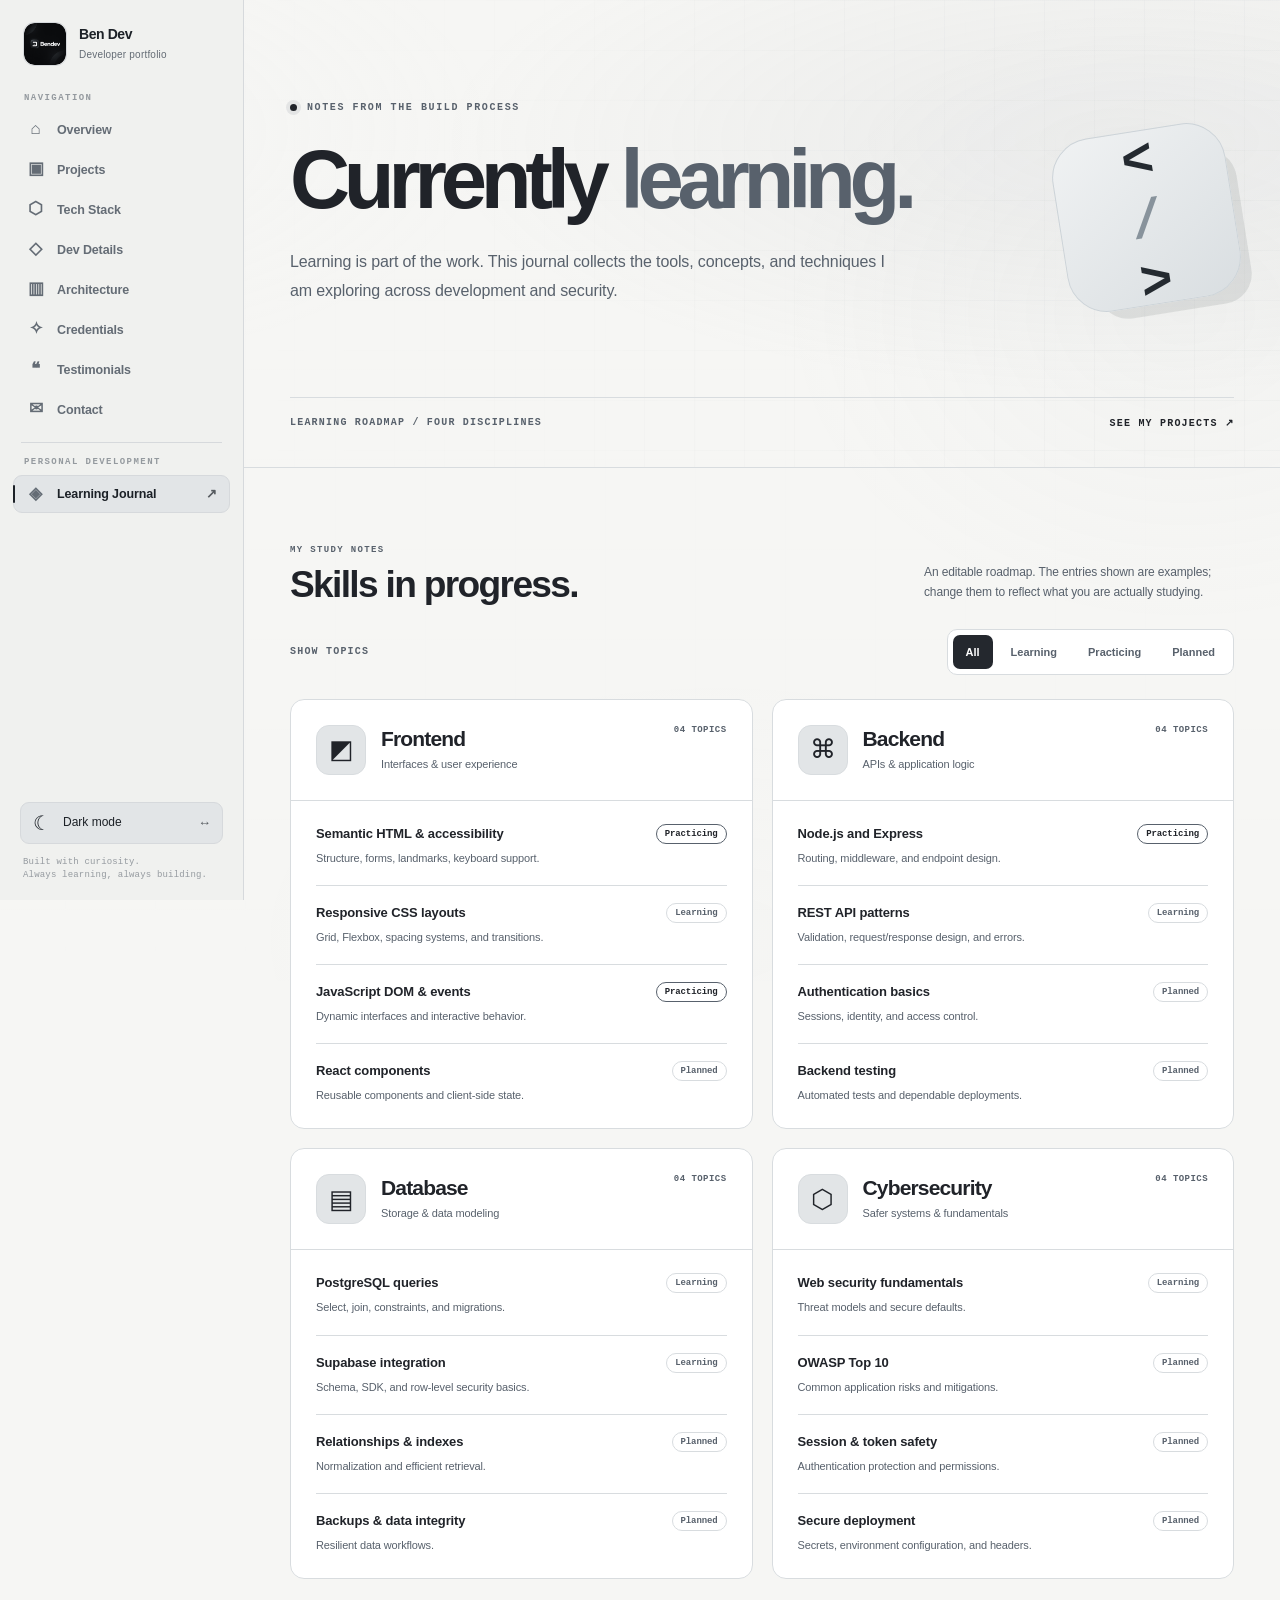
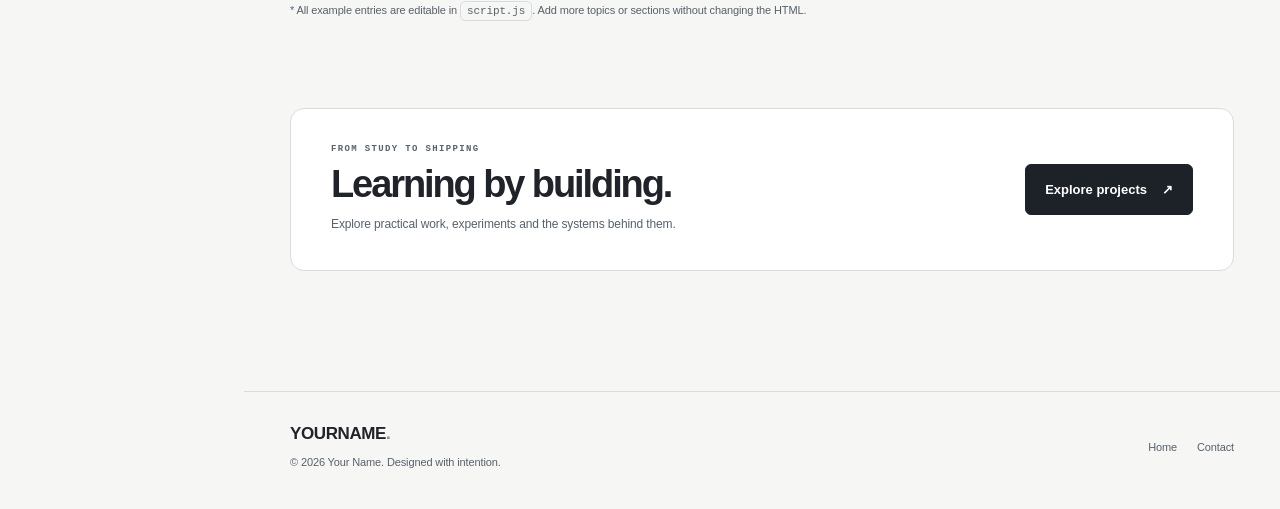
==== learning.html @ 7b49f68d "fix website" ====
<!doctype html>
<html lang="en">
<head>
  <meta charset="UTF-8" />
  <meta name="viewport" content="width=device-width, initial-scale=1.0" />
  <meta name="theme-color" content="#0b0c0e" />
  <meta name="description" content="A developer learning journal covering frontend, backend, databases and cybersecurity." />
  <title>Learning Journal — Developer Portfolio</title>
  <link rel="icon" href="assets//benedict.png" />
  <link rel="stylesheet" href="style.css" />
</head>
<body data-page="learning">
<div class="mobile-bar">
    <a class="mobile-brand" href="index.html#home" aria-label="Portfolio home"><span class="mobile-brandmark"><img class="site-icon-image" src="assets/branding/bendev.png" alt="" width="38" height="38"/><span class="site-icon-fallback" aria-hidden="true">&lt;/&gt;</span></span> Bed Dev<span class="mobile-brand-muted">.dev</span></a>
    <div class="mobile-actions"><button type="button" class="theme-toggle theme-toggle-mobile" aria-label="Switch color theme" title="Toggle light and dark mode"><span class="theme-icon" aria-hidden="true">☼</span></button><button id="sidebarToggle" type="button" class="sidebar-toggle" aria-label="Open navigation" aria-expanded="false" aria-controls="siteSidebar"><span aria-hidden="true">☰</span></button></div>
  </div>
  <div class="sidebar-scrim" id="sidebarScrim" aria-hidden="true"></div>
  <aside class="site-sidebar" id="siteSidebar" aria-label="Website navigation">
    <div class="sidebar-head"><a href="index.html#home" class="sidebar-brand"><span class="sidebar-brandmark"><img class="site-icon-image" src="assets/branding/bendev.png" alt="" width="38" height="38"/><span class="site-icon-fallback" aria-hidden="true">&lt;/&gt;</span></span><span> Ben Dev<small>Developer portfolio</small></span></a></div>
    <div class="sidebar-caption">NAVIGATION</div>
    <nav class="sidebar-nav" aria-label="Portfolio sections"><a href="index.html#home" class="side-link" data-section="home"><span class="side-icon" aria-hidden="true">⌂</span><span>Overview</span></a>
<a href="index.html#projects" class="side-link" data-section="projects"><span class="side-icon" aria-hidden="true">▣</span><span>Projects</span></a>
<a href="index.html#stack" class="side-link" data-section="stack"><span class="side-icon" aria-hidden="true">⬡</span><span>Tech Stack</span></a>
<a href="index.html#about" class="side-link" data-section="about"><span class="side-icon" aria-hidden="true">◇</span><span>Dev Details</span></a>
<a href="index.html#architecture" class="side-link" data-section="architecture"><span class="side-icon" aria-hidden="true">▥</span><span>Architecture</span></a>
<a href="index.html#credentials" class="side-link" data-section="credentials"><span class="side-icon" aria-hidden="true">✧</span><span>Credentials</span></a>
<a href="index.html#testimonials" class="side-link" data-section="testimonials"><span class="side-icon" aria-hidden="true">❝</span><span>Testimonials</span></a>
<a href="index.html#contact" class="side-link" data-section="contact"><span class="side-icon" aria-hidden="true">✉</span><span>Contact</span></a></nav>
    <div class="sidebar-divider"></div>
    <div class="sidebar-caption">PERSONAL DEVELOPMENT</div>
    <nav class="sidebar-nav" aria-label="Learning pages"><a class="side-link learning-link is-current" href="learning.html" data-section="learning"><span class="side-icon" aria-hidden="true">◈</span><span>Learning Journal</span><span class="sidebar-arrow" aria-hidden="true">↗</span></a></nav>
    <div class="sidebar-bottom"><button class="theme-toggle theme-toggle-desktop" type="button" aria-label="Switch color theme" title="Toggle light and dark mode"><span class="theme-icon" aria-hidden="true">☼</span><span class="theme-toggle-label">Light mode</span><span class="sidebar-arrow" aria-hidden="true">↔</span></button><div class="sidebar-footnote">Built with curiosity.<br/>Always learning, always building.</div></div>
  </aside>
<main class="learning-main">
  <section class="learning-hero" id="learning">
    <div class="shell">
      <div class="learning-kicker"><span class="status-blip"></span> NOTES FROM THE BUILD PROCESS</div>
      <div class="learning-title-layout">
        <div><h1>Currently <span>learning.</span></h1><p>Learning is part of the work. This journal collects the tools, concepts, and techniques I am exploring across development and security.</p></div>
        <div class="learning-hero-mark" aria-hidden="true">&lt; <span>/</span> &gt;</div>
      </div>
      <div class="learning-hero-footer"><span>LEARNING ROADMAP / FOUR DISCIPLINES</span><a href="index.html#projects">SEE MY PROJECTS <span aria-hidden="true">↗</span></a></div>
    </div>
  </section>
  <section class="content learning-content" aria-labelledby="learningTopicsTitle">
    <div class="shell">
      <div class="section-heading"><div><div class="section-kicker">MY STUDY NOTES</div><h2 class="section-title" id="learningTopicsTitle">Skills in progress.</h2></div><p class="section-lead">An editable roadmap. The entries shown are examples; change them to reflect what you are actually studying.</p></div>
      <div class="learning-filter-row"><span>SHOW TOPICS</span><div class="learning-filters" id="learningFilters" aria-label="Filter topics by learning status"><button type="button" class="learning-filter is-active" data-filter="all" aria-pressed="true">All</button><button type="button" class="learning-filter" data-filter="Learning" aria-pressed="false">Learning</button><button type="button" class="learning-filter" data-filter="Practicing" aria-pressed="false">Practicing</button><button type="button" class="learning-filter" data-filter="Planned" aria-pressed="false">Planned</button></div></div>
      <div class="learning-grid" id="learningGrid" aria-live="polite"></div>
      <p class="learning-footnote">* All example entries are editable in <code>script.js</code>. Add more topics or sections without changing the HTML.</p>
    </div>
  </section>
  <section class="learning-callout"><div class="shell"><div class="learning-callout-inner"><div><div class="section-kicker">FROM STUDY TO SHIPPING</div><h2>Learning by building.</h2><p>Explore practical work, experiments and the systems behind them.</p></div><a class="btn btn-primary" href="index.html#projects">Explore projects <span aria-hidden="true">↗</span></a></div></div></section>
</main>
<footer><div class="shell footer-inner"><div><strong>YOURNAME<span class="footer-period">.</span></strong><br/><small>© <span id="year">2026</span> Your Name. Designed with intention.</small></div><div class="footer-links"><a href="index.html#home">Home</a><a href="index.html#contact">Contact</a></div></div></footer>
<script src="script.js" defer></script>
</body>
</html>
---- style.css ----
:root{--bg:#0b0c0e;--surface:#131518;--surface2:#191c1f;--border:#2b2e32;--muted:#8e9299;--text:#f1f2f4;--white:#fff;--soft:#c1c4c9;--accent:#dadde1;--w:1160px}
    *{box-sizing:border-box}html{scroll-behavior:smooth;scroll-padding-top:94px}body{margin:0;background:var(--bg);color:var(--text);font-family:Inter,ui-sans-serif,-apple-system,BlinkMacSystemFont,"Segoe UI",Arial,sans-serif;font-size:15px;line-height:1.6;-webkit-font-smoothing:antialiased}::selection{background:#e4e4e4;color:#111}
    a{color:inherit;text-decoration:none}button,input,textarea{font:inherit}button{cursor:pointer}svg{max-width:100%}.shell{width:min(var(--w),calc(100% - 80px));margin-inline:auto}
    .topline{border-bottom:1px solid #202226;background:#0d0e10}.topline .shell{display:flex;justify-content:space-between;align-items:center;padding:10px 0;color:#92979f;font:500 10px/1.4 ui-monospace,Consolas,monospace;letter-spacing:1.5px;text-transform:uppercase}.topline .right{display:flex;gap:24px;align-items:center}.time-dot{display:inline-block;width:6px;height:6px;border-radius:100%;background:#d2d4d8;margin-right:8px;box-shadow:0 0 0 3px #34373a}
    header{position:sticky;top:0;z-index:50;background:rgba(11,12,14,.91);backdrop-filter:blur(18px);border-bottom:1px solid #26282b}.nav{display:flex;align-items:center;justify-content:space-between;height:80px}.brand{font-weight:850;letter-spacing:-.8px;font-size:22px;display:flex;align-items:center;gap:12px}.brandmark{height:32px;width:32px;display:grid;place-items:center;background:#f3f4f6;color:#0e1012;border-radius:8px;font-size:15px;font-weight:900}.brand span:last-child{font-size:11px;font-weight:500;letter-spacing:2px;color:#a4a7ac;align-self:center;margin-top:2px}.navlinks{display:flex;gap:32px;align-items:center}.navlinks a{font-size:12px;color:#aaaeb3;transition:color .2s}.navlinks a:hover,.navlinks a:focus-visible{color:#fff}.navlinks .nav-contact{border:1px solid #4d5054;padding:11px 16px;color:#f6f6f7;border-radius:6px}.menu-toggle{display:none;color:white;background:none;border:none;font-size:24px}
    .eyebrow{display:flex;align-items:center;gap:12px;color:#a8acb1;text-transform:uppercase;letter-spacing:2.6px;font:600 11px/1.4 ui-monospace,Consolas,monospace}.eyebrow:before{content:"";width:25px;height:1px;background:#bcbfc3}.hero-actions{display:flex;gap:12px;margin-top:36px;align-items:center;flex-wrap:wrap}.btn{display:inline-flex;align-items:center;gap:15px;border-radius:6px;border:1px solid #44474b;padding:14px 19px;font-weight:650;font-size:12.5px;letter-spacing:.1px;transition:transform .2s,background .2s}.btn:hover{transform:translateY(-2px)}.btn-primary{background:#f0f1f3;color:#0b0c0e;border-color:#f0f1f3}.btn-outline{background:#121416;color:#e3e6e8}.mini-stats{display:flex;gap:34px;margin-top:69px}.mini-stats div{border-left:1px solid #42454a;padding-left:14px}.mini-stats strong{display:block;font-size:15px;letter-spacing:-.3px;font-weight:650}.mini-stats span{display:block;color:#858b91;font-size:10px;letter-spacing:1px;text-transform:uppercase;margin-top:2px}
    .strip{border-top:1px solid #26282a;border-bottom:1px solid #26282a;background:#101113}.strip .shell{display:flex;align-items:center;justify-content:space-between;padding:24px 0;gap:20px}.strip small{font:10px ui-monospace,monospace;letter-spacing:1.4px;color:#75797e;text-transform:uppercase}.strip em{font-style:normal;color:#989ca1;font-weight:700;font-size:13px;letter-spacing:-.1px}
    section.content{padding:112px 0 24px}.section-heading{display:flex;justify-content:space-between;align-items:end;gap:30px;margin-bottom:34px}.section-kicker{font:600 10px ui-monospace,monospace;letter-spacing:2.1px;text-transform:uppercase;color:#a5aab0;margin-bottom:16px}.section-title{font-size:clamp(31px,3.3vw,49px);letter-spacing:-2.1px;line-height:1.16;font-weight:710;margin:0}.section-lead{color:#989da4;max-width:350px;font-size:13px;line-height:1.9;margin:0 0 3px}.line{height:1px;background:#2a2d30;margin:33px 0 38px}
    .project-grid{display:grid;grid-template-columns:1fr 1fr;gap:24px}.project-card{border:1px solid #303337;border-radius:10px;overflow:hidden;background:#141619;transition:border-color .25s,transform .25s}.project-card:hover{border-color:#666b70;transform:translateY(-3px)}.project-cover{height:280px;padding:28px;overflow:hidden;display:flex;align-items:center;justify-content:center;position:relative;background:radial-gradient(ellipse at 50% 55%,#3a3e42,#202327 49%,#171a1d);border-bottom:1px solid #34373b}.project-cover.dark{background:radial-gradient(ellipse at 50% 65%,#4c4e51,#282a2c 55%,#1c1e21)}.browser{background:#101215;width:91%;max-width:490px;border:1px solid #555b60;border-radius:8px;box-shadow:0 15px 48px #0007;transform:rotate(-2deg) translateY(23px);overflow:hidden}.browser-top{background:#292c30;padding:10px 13px;border-bottom:1px solid #484a4d;display:flex;gap:5px}.browser-top i{height:5px;width:5px;display:inline-block;border-radius:50%;background:#72757b}.browser-body{background:#111315;display:flex;gap:12px;padding:17px;min-height:202px}.browser-aside{width:28%;border-right:1px solid #33373b;display:flex;flex-direction:column;gap:10px}.bar{height:7px;border-radius:3px;background:#45494e}.bar.thin{width:55%}.bar.short{width:65%}.browser-main{flex:1}.fake-heading{height:15px;background:#e9eaec;width:52%;border-radius:3px;margin-bottom:15px}.fake-text{height:7px;background:#555b61;width:85%;border-radius:3px;margin-bottom:7px}.fake-row{display:flex;gap:8px;margin-top:16px}.fake-tile{background:#272b2f;border:1px solid #41474b;border-radius:4px;height:52px;flex:1}.project-cover.dark .browser{transform:rotate(2.5deg) translateY(24px)}.project-cover.dark .fake-tile{background:#383c40}.project-card .info{padding:24px 26px 27px}.project-card .info-top{display:flex;align-items:center;justify-content:space-between;gap:15px}.project-card h3{font-weight:680;letter-spacing:-.6px;margin:0;font-size:20px}.project-card .arrow{font-size:23px;color:#d1d3d5}.project-card p{color:#9298a0;font-size:12.5px;line-height:1.75;margin:10px 0 20px}.tags{display:flex;flex-wrap:wrap;gap:7px}.tag{font:10px/1.4 ui-monospace,Consolas,monospace;color:#b7bbc0;padding:6px 9px;border:1px solid #3a3d40;border-radius:4px;white-space:nowrap}
    .stack-box{display:grid;grid-template-columns:1fr 1.35fr;border:1px solid #34383c;border-radius:9px;background:#131518;overflow:hidden}.stack-intro{padding:42px;border-right:1px solid #34383c;display:flex;flex-direction:column;justify-content:space-between;min-height:330px}.stack-intro .symbol{width:53px;height:53px;border:1px solid #595c61;border-radius:8px;display:grid;place-items:center;font:19px ui-monospace,monospace;color:#d0d3d6}.stack-intro h3{font-size:26px;letter-spacing:-.9px;line-height:1.3;margin:0 0 12px}.stack-intro p{font-size:12.5px;color:#969aa0;max-width:310px;margin:0;line-height:1.8}.stack-list{display:grid;grid-template-columns:repeat(2,1fr)}.stack-group{padding:26px 30px;border-right:1px solid #34383c;border-bottom:1px solid #34383c}.stack-group:nth-child(even){border-right:0}.stack-group:nth-last-child(-n+2){border-bottom:0}.stack-group small{font:10px ui-monospace,monospace;letter-spacing:1.6px;color:#8c9197;text-transform:uppercase}.stack-group strong{display:block;margin-top:9px;font-size:14px;font-weight:600;line-height:1.9;color:#ecedef}
    .details{display:grid;grid-template-columns:repeat(3,1fr);gap:18px}.detail{padding:30px;border:1px solid #313438;border-radius:9px;background:#141618;min-height:220px}.detail .num{font:11px ui-monospace,monospace;color:#888f96}.detail h3{font-size:19px;margin:30px 0 11px;letter-spacing:-.5px}.detail p{font-size:12.5px;line-height:1.85;color:#92979e;margin:0}
    .architecture{border:1px solid #36393e;border-radius:11px;background:#141619;overflow:hidden}.diagram-header{display:flex;justify-content:space-between;align-items:center;padding:21px 25px;border-bottom:1px solid #303337;gap:10px}.diagram-header strong{font-size:13px}.diagram-header small{font:10px ui-monospace,monospace;color:#8d9298}.diagram-scroll{overflow:auto;padding:24px 18px 16px}.diagram-scroll svg{display:block;min-width:760px;margin:auto;width:100%;max-width:1080px}.diagram-footer{border-top:1px solid #303337;display:flex;gap:21px;flex-wrap:wrap;padding:20px 25px;font-size:11px;color:#aeb2b8}.diagram-footer span:before{content:"";display:inline-block;width:6px;height:6px;background:#ddd;border-radius:2px;margin-right:9px;vertical-align:1px}.diagram-note{color:#8b9097;font-size:12px;line-height:1.85;margin-top:16px}
    .resume-grid{display:grid;grid-template-columns:1fr 1fr;gap:24px}.resume-card{border:1px solid #303338;border-radius:9px;background:#141619;padding:30px;min-height:275px}.resume-card h3{font-size:18px;letter-spacing:-.4px;margin:0 0 25px}.resume-entry{display:flex;justify-content:space-between;gap:12px;border-top:1px solid #34383c;padding-top:20px}.resume-entry + .resume-entry{margin-top:20px}.resume-entry strong{font-size:14px}.resume-entry p{font-size:12px;color:#8f969e;margin:6px 0 0}.resume-entry small{font:10px ui-monospace,monospace;color:#969ba1;white-space:nowrap}.placeholder{color:#9ba0a5;font-size:12px;line-height:1.8;margin-top:15px}
    .quote-grid{display:grid;grid-template-columns:1fr 1fr;gap:24px}.quote{padding:30px;border:1px solid #303338;background:#141619;border-radius:9px}.quote .quote-icon{font:42px/1 Georgia,serif;color:#74777c}.quote p{font-size:15px;line-height:1.85;color:#d0d2d5;margin:11px 0 26px}.quote strong{font-size:12px}.quote small{display:block;color:#81878e;font-size:10px;letter-spacing:1px;text-transform:uppercase;margin-top:4px}
    .contact-box{display:grid;grid-template-columns:.9fr 1.1fr;gap:60px;border:1px solid #3b3e43;border-radius:12px;padding:50px;background:linear-gradient(145deg,#1d1f23,#121416 68%)}.contact-box h3{font-size:clamp(34px,3.2vw,47px);line-height:1.2;letter-spacing:-2px;margin:19px 0}.contact-box p{font-size:13px;color:#a1a6ac;line-height:1.9;max-width:335px}.contact-facts{display:grid;gap:18px;margin-top:47px}.contact-facts div{font:11px ui-monospace,monospace;color:#b9bdc2}.contact-facts span{color:#767c82;display:block;letter-spacing:1px;margin-bottom:5px}.contact-form{display:flex;flex-direction:column;gap:17px}.contact-form label{display:block;font-size:11px;font-weight:650;color:#d2d5d9;margin-bottom:8px}.contact-form input,.contact-form textarea{width:100%;background:#0d0f11;border:1px solid #3a3e42;border-radius:6px;color:#fff;padding:13px 14px;outline:none;font-size:12px;resize:vertical;transition:border-color .2s}.contact-form input:focus,.contact-form textarea:focus{border-color:#b8bbc0}.contact-form input::placeholder,.contact-form textarea::placeholder{color:#6d747c}.contact-form .btn{width:100%;justify-content:space-between;margin-top:3px}.form-note{font-size:11px;color:#8d9299;line-height:1.6}.form-status{font-size:12px;min-height:0;color:#dadde1}.form-status:empty{display:none}
    footer{margin-top:110px;border-top:1px solid #2b2d31}.footer-inner{padding:28px 0 35px;display:flex;justify-content:space-between;gap:30px;align-items:center}.footer-inner strong{font-size:17px;letter-spacing:-.4px}.footer-inner small{color:#7f848a;font-size:11px}.footer-links{display:flex;gap:20px;color:#a8adb4;font-size:11px}
    @media(max-width:1000px){.navlinks{gap:17px}.shell{width:min(var(--w),calc(100% - 52px))}.contact-box{gap:30px;padding:36px}} 
    @media(max-width:760px){.shell{width:calc(100% - 38px)}.topline .right{gap:14px}.topline .right span:last-child{display:none}.nav{height:67px}.menu-toggle{display:block}.navlinks{display:none;position:absolute;top:66px;left:0;right:0;background:#121416;padding:24px 20px;border-bottom:1px solid #303338;flex-direction:column;align-items:stretch;gap:21px}.navlinks.open{display:flex}.navlinks a{font-size:14px}.navlinks .nav-contact{text-align:center}.mini-stats{margin-top:49px}.strip .shell{justify-content:flex-start;gap:22px;flex-wrap:wrap}.strip small{width:100%}section.content{padding-top:78px}.section-heading{align-items:start;flex-direction:column;gap:15px}.project-grid,.details,.resume-grid,.quote-grid{grid-template-columns:1fr}.project-cover{height:245px}.stack-box{grid-template-columns:1fr}.stack-intro{border-right:0;border-bottom:1px solid #34383c;min-height:250px;padding:30px}.stack-list{grid-template-columns:1fr 1fr}.stack-group{padding:22px}.contact-box{grid-template-columns:1fr;padding:27px;gap:35px}.contact-facts{margin-top:29px}footer{margin-top:75px}.footer-inner{align-items:start;flex-direction:column;gap:16px}.detail{min-height:0}.section-title{letter-spacing:-1.5px}} 
    @media(max-width:430px){.mini-stats{gap:14px}.mini-stats div{padding-left:10px}.mini-stats strong{font-size:13px}.stack-list{grid-template-columns:1fr}.stack-group{border-right:0!important;border-bottom:1px solid #34383c!important}.stack-group:last-child{border-bottom:0!important}.project-card .info{padding:19px}.project-cover{height:210px}.contact-box{padding:24px}.footer-links{flex-wrap:wrap}}
    @media(prefers-reduced-motion:reduce){html{scroll-behavior:auto}*,*:before,*:after{transition:none!important;animation:none!important}}

    /* Concept 02 — typography-forward, no 3D artwork on the homepage */
    body {font-family:Inter, "Segoe UI", Arial, sans-serif;font-size:16px;line-height:1.65;letter-spacing:-.008em;}
    .brand {font-size:21px;font-weight:760;letter-spacing:-.055em;}
    .brand span:last-child {letter-spacing:.13em;font-size:10px;}
    .navlinks a {font-size:13px;font-weight:500;letter-spacing:-.005em;}
    .topline .shell {font-size:10px;letter-spacing:.11em;}
    .hero {padding:113px 0 91px;position:relative;overflow:hidden;}
    .hero .shell {display:block;position:relative;}
    .hero-copy {max-width:1050px;}
    .hero .eyebrow {font-size:11px;letter-spacing:.18em;font-weight:600;}
    .hero h1 {font-family:"Inter Display",Inter,"Segoe UI",Arial,sans-serif;font-size:clamp(65px,7.3vw,104px);font-weight:650;line-height:1.045;letter-spacing:-.062em;margin:32px 0 28px;max-width:1040px;text-wrap:balance;}
    .hero h1 .fade {color:#a2a6ac;}
    .hero .intro {font-size:17px;line-height:1.8;font-weight:400;max-width:610px;color:#b8bcc2;margin:0;}
    .hero-actions {margin-top:33px;gap:12px;}
    .btn {font-size:13px;font-weight:600;padding:14px 19px;letter-spacing:0;}
    .mini-stats {margin-top:86px;gap:48px;}
    .mini-stats strong {font-size:14px;font-weight:600;letter-spacing:-.02em;}
    .mini-stats span {font-size:11px;letter-spacing:.08em;color:#969ba2;}
    .section-title {font-family:"Inter Display",Inter,"Segoe UI",Arial,sans-serif;font-size:clamp(32px,3.35vw,48px);font-weight:650;letter-spacing:-.046em;line-height:1.14;}
    .section-kicker {font-size:11px;letter-spacing:.13em;}
    .section-lead {font-size:14px;line-height:1.8;color:#a8adb5;}
    .project-card h3 {font-size:21px;letter-spacing:-.035em;font-weight:650;}
    .project-card p,.detail p,.stack-intro p {font-size:14px;line-height:1.8;color:#a6abb2;}
    .detail h3 {font-size:20px;font-weight:650;letter-spacing:-.035em;}
    .stack-intro h3 {font-size:27px;font-weight:650;letter-spacing:-.035em;}
    .stack-group strong {font-size:14px;line-height:1.85;}
    .resume-card h3 {font-size:20px;letter-spacing:-.03em;}
    .resume-entry p,.placeholder,.diagram-note {font-size:13px;line-height:1.8;}
    .contact-box h3 {font-weight:650;letter-spacing:-.05em;}
    .contact-box p {font-size:14px;line-height:1.8;}
    .contact-form label {font-size:13px;}
    .contact-form input,.contact-form textarea {font-size:14px;line-height:1.5;}
    .form-note,.form-status {font-size:12px;}
    .quote p {font-size:16px;}
    a:focus-visible,button:focus-visible,input:focus-visible,textarea:focus-visible {outline:2px solid #f4f5f7;outline-offset:3px;}
    @media (max-width:1000px) {
      .hero {padding:98px 0 80px;}
      .hero h1 {font-size:clamp(62px,8vw,83px);letter-spacing:-.058em;}
      .hero-copy {max-width:880px;}
    }
    @media (max-width:760px) {
      .hero {padding:76px 0 66px;}
      .hero h1 {font-size:clamp(47px,9.5vw,68px);letter-spacing:-.055em;line-height:1.08;margin:26px 0 24px;text-wrap:pretty;}
      .hero .intro {font-size:16px;line-height:1.75;}
      .hero-actions {margin-top:30px;}
      .mini-stats {margin-top:62px;gap:24px;flex-wrap:wrap;}
      .section-title {letter-spacing:-.042em;}
    }
    @media (max-width:430px) {
      .hero h1 {font-size:clamp(43px,11vw,49px);letter-spacing:-.05em;}
      .hero .eyebrow {font-size:10px;letter-spacing:.1em;}
      .mini-stats {gap:16px;}
      .mini-stats span {font-size:10px;}
    }

    /* Revision 03: quiet background movement, icon-first stack and unnumbered labels */
    body{isolation:isolate;}
    body::before,body::after{content:"";position:fixed;inset:-9%;pointer-events:none;z-index:0;will-change:transform;}
    body::before{background:radial-gradient(ellipse 38% 30% at 13% 20%,rgba(233,236,241,.075),transparent 72%),radial-gradient(ellipse 36% 40% at 86% 37%,rgba(190,198,207,.055),transparent 74%),radial-gradient(ellipse 40% 32% at 55% 96%,rgba(220,225,232,.036),transparent 78%);animation:ambientFloat 29s ease-in-out infinite alternate;}
    body::after{background-image:linear-gradient(to right,rgba(231,234,239,.032) 1px,transparent 1px),linear-gradient(to bottom,rgba(231,234,239,.032) 1px,transparent 1px);background-size:90px 90px;opacity:.5;mask-image:linear-gradient(to bottom,transparent 0%,#000 22%,#000 85%,transparent 100%);animation:gridDrift 55s linear infinite;}
    .topline,main,footer{position:relative;z-index:1;}
    .svg-sprite{position:absolute;width:0;height:0;overflow:hidden;pointer-events:none;}
    .section-kicker{font-size:10px;font-weight:650;letter-spacing:.18em;color:#aeb3bb;}
    .stack-list{grid-template-columns:repeat(2,minmax(0,1fr));}
    .stack-group{padding:26px 28px;}
    .stack-group small{display:block;font-size:10px;letter-spacing:.15em;font-weight:650;}
    .tech-items{list-style:none;display:grid;gap:10px;margin:19px 0 0;padding:0;}
    .tech-item{display:flex;align-items:center;gap:12px;min-height:34px;color:#eceef1;font-size:13px;font-weight:550;letter-spacing:-.012em;transition:transform .2s ease,color .2s ease;}
    .tech-item:hover{transform:translateX(3px);color:#fff;}
    .tech-logo{width:34px;height:34px;flex:0 0 34px;display:grid;place-items:center;background:#22252a;border:1px solid #3a3f45;border-radius:8px;transition:background .25s ease,border-color .25s ease;}
    .tech-item:hover .tech-logo{background:#30343a;border-color:#777d85;}
    .tech-icon{width:20px;height:20px;display:block;color:#e1e4e8;overflow:visible;}
    .tech-label{overflow-wrap:anywhere;}
    .detail h3{margin-top:27px;}
    @keyframes ambientFloat{0%{transform:translate3d(-1.2%,.4%,0) scale(1);}50%{transform:translate3d(1%,-1%,0) scale(1.035);}100%{transform:translate3d(-.6%,1.7%,0) scale(1.05);}}
    @keyframes gridDrift{to{transform:translate3d(-90px,-90px,0);}}
    @media(max-width:760px){.stack-group{padding:23px 22px;}.tech-items{gap:9px;}.tech-item{font-size:13px;}body::before{opacity:.7;}body::after{opacity:.28;}}
    @media(max-width:430px){.stack-list{grid-template-columns:1fr;}}
    @media(prefers-reduced-motion:reduce){body::before,body::after{animation:none!important;will-change:auto;}.tech-item{transition:none!important;}}

    /* Revision 04: quiet, animated portrait area. Replace assets/profile.jpg with your own portrait. */
    .hero .shell {display:grid;grid-template-columns:minmax(0,1fr) minmax(315px,390px);gap:clamp(40px,5vw,84px);align-items:center;}
    .hero {padding:103px 0 91px;}
    .hero-copy {min-width:0;max-width:750px;}
    .hero h1 {font-size:clamp(54px,5.65vw,83px);max-width:760px;line-height:1.075;letter-spacing:-.061em;}
    .hero .intro {max-width:570px;}
    .mini-stats {margin-top:64px;gap:31px;}
    .hero-portrait {position:relative;width:100%;max-width:390px;margin-inline:auto;isolation:isolate;}
    .portrait-aura {position:absolute;z-index:-1;inset:12% -12% 0;background:radial-gradient(ellipse at center,rgba(213,219,226,.14),rgba(137,146,161,.04) 55%,transparent 72%);filter:blur(22px);animation:portraitAura 8s ease-in-out infinite alternate;pointer-events:none;}
    .portrait-frame {position:relative;aspect-ratio:4/5;overflow:hidden;isolation:isolate;border:1px solid #5b6168;border-radius:14px;background:linear-gradient(148deg,#22262b 0%,#1d2024 48%,#121417 100%);box-shadow:0 28px 70px rgba(0,0,0,.26),inset 0 0 0 5px #141619;}
    .portrait-grid {position:absolute;inset:0;opacity:.43;background-image:linear-gradient(to right,rgba(232,237,244,.07) 1px,transparent 1px),linear-gradient(to bottom,rgba(232,237,244,.07) 1px,transparent 1px);background-size:34px 34px;mask-image:linear-gradient(to bottom,black,transparent 93%);animation:portraitGrid 18s linear infinite;}
    .portrait-placeholder {position:absolute;inset:0;display:grid;place-items:center;z-index:1;}
    .portrait-silhouette {width:96%;height:94%;position:absolute;bottom:-12%;left:2%;filter:drop-shadow(0 15px 30px rgba(0,0,0,.27));animation:portraitHover 7s ease-in-out infinite;}
    .portrait-placeholder-caption {position:absolute;top:35%;left:50%;transform:translateX(-50%);z-index:2;display:flex;align-items:center;gap:8px;padding:11px 13px;white-space:nowrap;background:rgba(18,21,25,.79);backdrop-filter:blur(10px);border:1px solid #6d747c;border-radius:6px;color:#f3f4f6;font:650 10px/1.1 ui-monospace,monospace;letter-spacing:.14em;box-shadow:0 7px 24px rgba(0,0,0,.22);}
    .portrait-placeholder-caption svg {width:18px;height:18px;flex:none;}
    .portrait-photo {position:absolute;inset:0;width:100%;height:100%;object-fit:cover;object-position:center 22%;opacity:0;z-index:3;filter:grayscale(100%);transition:opacity .7s ease;}
    .portrait-frame.has-photo .portrait-photo {opacity:1;}
    .portrait-frame.has-photo .portrait-placeholder {visibility:hidden;}
    .portrait-frame-light {position:absolute;inset:0;z-index:4;pointer-events:none;background:linear-gradient(112deg,transparent 34%,rgba(255,255,255,.07) 49%,transparent 64%);transform:translateX(-155%);animation:portraitSweep 12s ease-in-out infinite;mix-blend-mode:screen;}
    .portrait-corner {position:absolute;z-index:5;width:24px;height:24px;border-color:rgba(231,236,243,.6);pointer-events:none;}
    .portrait-corner--tl {top:14px;left:14px;border-left:1px solid;border-top:1px solid;}
    .portrait-corner--tr {top:14px;right:14px;border-right:1px solid;border-top:1px solid;}
    .portrait-corner--bl {bottom:14px;left:14px;border-left:1px solid;border-bottom:1px solid;}
    .portrait-corner--br {bottom:14px;right:14px;border-right:1px solid;border-bottom:1px solid;}
    .portrait-top-label {position:absolute;z-index:5;top:28px;left:30px;display:flex;align-items:center;gap:9px;font:600 9px ui-monospace,monospace;letter-spacing:.14em;color:#e3e7ec;pointer-events:none;}
    .portrait-indicator {display:inline-block;width:6px;height:6px;background:#ededed;border-radius:50%;box-shadow:0 0 0 4px rgba(214,219,225,.14);animation:portraitPulse 3.2s ease-in-out infinite;}
    .portrait-bottom-bar {display:flex;align-items:center;gap:10px;margin:15px 3px 0;color:#8f959e;font:600 10px/1.5 ui-monospace,monospace;letter-spacing:.13em;}
    .portrait-dash {height:1px;width:26px;background:#818892;}
    .portrait-plus {margin-left:auto;color:#c7cbd1;font-size:17px;}
    @keyframes portraitAura {from{opacity:.68;transform:scale(.95);}to{opacity:1;transform:scale(1.07);}}
    @keyframes portraitGrid {to{background-position:34px 34px;}}
    @keyframes portraitHover {0%,100%{transform:translateY(0);}50%{transform:translateY(-7px);}}
    @keyframes portraitSweep {0%,17%,100%{transform:translateX(-155%);}47%,67%{transform:translateX(155%);}}
    @keyframes portraitPulse {0%,100%{opacity:.64;}50%{opacity:1;box-shadow:0 0 0 6px rgba(214,219,225,.04);}}
    @media(max-width:1050px) {
      .hero .shell {grid-template-columns:minmax(0,1fr) minmax(270px,34%);gap:32px;}
      .hero h1 {font-size:clamp(51px,5.65vw,71px);}
      .mini-stats {gap:20px;}
    }
    @media(max-width:760px) {
      .hero {padding:72px 0 70px;}
      .hero .shell {grid-template-columns:1fr;gap:55px;}
      .hero h1 {font-size:clamp(46px,8.4vw,65px);max-width:650px;}
      .hero-portrait {width:min(100%,370px);margin-inline:auto;}
      .mini-stats {margin-top:47px;}
    }
    @media(max-width:430px) {
      .hero h1 {font-size:clamp(43px,10.6vw,50px);}
      .hero .shell {gap:45px;}
      .hero-portrait {width:min(100%,335px);}
      .portrait-placeholder-caption {font-size:9px;}
      .portrait-bottom-bar {font-size:9px;}
    }
    @media(prefers-reduced-motion:reduce) {
      .portrait-aura,.portrait-grid,.portrait-silhouette,.portrait-frame-light,.portrait-indicator {animation:none!important;}
    }

    /* Revision 05 — accessible CSS 3D tech stack. Interactive on fine pointers; no external libraries. */
    #stack {perspective:1400px;}
    #stack .stack-box {display:grid;grid-template-columns:minmax(300px,.83fr) minmax(0,1.56fr);gap:18px;align-items:stretch;background:transparent;border:0;border-radius:0;overflow:visible;}
    #stack .stack-intro {position:relative;min-height:630px;padding:35px 36px 36px;display:flex;flex-direction:column;justify-content:space-between;border:1px solid #353b42;border-radius:16px;overflow:hidden;isolation:isolate;background:linear-gradient(154deg,#20242a 0%,#15181c 37%,#111316 83%);box-shadow:0 20px 55px #0003,inset 0 1px 0 #ffffff0d;}
    #stack .stack-intro::before {content:"";pointer-events:none;position:absolute;inset:0;z-index:-1;background-image:linear-gradient(#d9e0e808 1px,transparent 1px),linear-gradient(90deg,#d9e0e808 1px,transparent 1px);background-size:36px 36px;mask-image:linear-gradient(#000,transparent 73%);}
    #stack .stack-intro::after {content:"";position:absolute;inset:auto -45% -52% -45%;height:60%;z-index:-1;background:radial-gradient(ellipse,rgba(182,192,207,.08),transparent 65%);pointer-events:none;}
    #stack .stack-scene {position:relative;height:340px;display:grid;place-items:center;perspective:750px;isolation:isolate;flex-shrink:0;}
    #stack .stack-halo {position:absolute;left:50%;top:45%;border-radius:50%;border:1px solid rgba(206,213,224,.19);transform:translate(-50%,-50%) rotateX(68deg);pointer-events:none;}
    #stack .stack-halo-one {width:290px;height:290px;box-shadow:0 0 28px #d0d7e008, inset 0 0 34px #d0d7e00c;}
    #stack .stack-halo-two {width:235px;height:235px;border-style:dashed;border-color:#d4d9e01f;}
    #stack .stack-cube {position:relative;width:124px;height:124px;transform-style:preserve-3d;transform:rotateX(-23deg) rotateY(-43deg);animation:stackCubeTurn 24s linear infinite;filter:drop-shadow(0 10px 16px #0006);}
    #stack .cube-face {display:grid;place-items:center;position:absolute;width:124px;height:124px;border:1px solid #929ba654;border-radius:11px;background:linear-gradient(135deg,rgba(86,96,109,.75),rgba(30,35,41,.93) 44%,rgba(16,18,22,.96));backface-visibility:hidden;box-shadow:inset 0 1px 1px #eff2f329,inset 0 -15px 35px #0003,0 0 18px #0003;}
    #stack .cube-face::after {content:"";position:absolute;inset:9px;border-radius:6px;border:1px solid #d8dee41b;pointer-events:none;}
    #stack .cube-front {transform:translateZ(62px)}
    #stack .cube-back {transform:rotateY(180deg) translateZ(62px)}
    #stack .cube-right {transform:rotateY(90deg) translateZ(62px)}
    #stack .cube-left {transform:rotateY(-90deg) translateZ(62px)}
    #stack .cube-top {transform:rotateX(90deg) translateZ(62px)}
    #stack .cube-bottom {transform:rotateX(-90deg) translateZ(62px)}
    #stack .cube-glyph {width:53px;height:53px;color:#f1f3f6;filter:drop-shadow(0 3px 6px #0006)}
    #stack .stack-stage-shadow {position:absolute;top:82%;left:50%;width:175px;height:34px;transform:translateX(-50%);background:radial-gradient(ellipse,#0009 0%,#0003 45%,transparent 70%);filter:blur(10px);}
    #stack .stack-intro-copy {position:relative;z-index:2;}
    #stack .stack-eyebrow {display:flex;align-items:center;gap:10px;font:650 10px/1.3 ui-monospace,SFMono-Regular,Consolas,monospace;letter-spacing:.13em;color:#c4cbd4;}
    #stack .stack-eyebrow-dot {width:6px;height:6px;border-radius:50%;background:#eef0f4;box-shadow:0 0 0 4px #e9eef217;}
    #stack .stack-intro h3 {font-weight:680;font-size:clamp(28px,3vw,39px);line-height:1.15;letter-spacing:-.045em;margin:18px 0 14px;}
    #stack .stack-intro h3 em {font-style:normal;color:#8c949e;}
    #stack .stack-intro p {color:#aab0b9;font-size:13px;line-height:1.8;max-width:350px;}
    #stack .stack-interact-hint {display:block;margin-top:28px;padding-top:18px;border-top:1px solid #444b536e;font:600 9px ui-monospace,Consolas,monospace;letter-spacing:.11em;color:#848e99;}
    #stack .stack-list {display:grid;grid-template-columns:repeat(2,minmax(0,1fr));gap:18px;align-items:stretch;perspective:1200px;}
    #stack .stack-group {position:relative;overflow:hidden;min-height:296px;margin:0;padding:25px 24px 22px;border:1px solid #373d44!important;border-radius:16px;background:linear-gradient(145deg,#23272d,#15181c 48%,#101215);transform-style:preserve-3d;transform:rotateX(var(--rx,3deg)) rotateY(var(--ry,-3deg)) translateY(var(--lift,0px));box-shadow:0 13px 0 -8px #383e45,0 24px 33px -18px #000b,inset 0 1px 0 #e5ebf118;transition:transform .27s cubic-bezier(.2,.78,.3,1),box-shadow .27s,border-color .27s;will-change:transform;}
    #stack .stack-group::before {content:"";position:absolute;inset:0;pointer-events:none;z-index:0;background:radial-gradient(ellipse 240px 230px at var(--mx,42%) var(--my,0%),rgba(233,240,250,.11),transparent 75%);}
    #stack .stack-group::after {content:"";position:absolute;right:-45px;bottom:-65px;width:145px;height:145px;border:1px solid #b6c3d114;border-radius:50%;box-shadow:0 0 0 22px #cfdbe108,0 0 0 46px #cfdbe106;pointer-events:none;}
    #stack .stack-group:hover,#stack .stack-group:focus-within {--lift:-5px;border-color:#767f89!important;box-shadow:0 15px 0 -8px #515c66,0 33px 45px -18px #000e,inset 0 1px 0 #f5f7fa23;}
    #stack .stack-group-heading {display:flex;align-items:center;justify-content:space-between;gap:8px;transform:translateZ(22px);position:relative;z-index:1;padding-bottom:14px;border-bottom:1px solid #6b727c40;}
    #stack .stack-group small {display:block;font:650 10px ui-monospace,Consolas,monospace;letter-spacing:.13em;color:#c5cbd2;}
    #stack .group-heading-arrow {color:#727c88;font:17px/1 ui-sans-serif,Arial,sans-serif;transition:transform .2s,color .2s;}
    #stack .stack-group:hover .group-heading-arrow {transform:translate(2px,-2px);color:#eef0f4;}
    #stack .tech-items {margin:18px 0 0;display:grid;gap:9px;transform-style:preserve-3d;position:relative;z-index:1;}
    #stack .tech-item {min-height:40px;gap:13px;transform:translateZ(15px);transition:transform .24s ease,color .2s;}
    #stack .tech-item:hover {transform:translateZ(30px) translateX(3px);}
    #stack .tech-logo {width:38px;height:38px;flex-basis:38px;border:1px solid #59636f;border-radius:10px;background:linear-gradient(145deg,#505863 0%,#333941 29%,#20252b 78%);box-shadow:inset 0 1px 0 #ffffff36,inset 0 -5px 10px #07080944,4px 5px 0 -2px #0d1014,5px 7px 10px #0007;transform:translateZ(10px) rotateX(-4deg);transition:transform .24s,border-color .24s,background .24s;}
    #stack .tech-item:hover .tech-logo {transform:translateZ(18px) rotateX(0) rotateY(-8deg);border-color:#a5aeb9;background:linear-gradient(145deg,#5c6670,#30363e 58%,#21272d);}
    #stack .tech-icon {width:22px;height:22px;color:#f2f4f6;}
    #stack .tech-label {font-size:13px;line-height:1.3;font-weight:570;letter-spacing:-.015em;color:#e6e9ed;}
    @keyframes stackCubeTurn {0%{transform:rotateX(-23deg) rotateY(-43deg) rotateZ(0deg)}50%{transform:rotateX(12deg) rotateY(137deg) rotateZ(-4deg)}100%{transform:rotateX(-23deg) rotateY(317deg) rotateZ(0deg)}}
    @media (max-width:1050px) {
      #stack .stack-box {grid-template-columns:minmax(250px,.75fr) minmax(0,1.45fr);}
      #stack .stack-group {padding:23px 19px;}
      #stack .stack-intro {padding:29px 27px;}
    }
    @media (min-width:761px) and (max-width:900px) {
      .nav {height:70px;}
      .menu-toggle {display:block;}
      .navlinks {display:none;position:absolute;top:69px;left:0;right:0;background:#121416;padding:24px 26px;border-bottom:1px solid #303338;flex-direction:column;align-items:stretch;gap:21px;}
      .navlinks.open {display:flex;}
      .navlinks a {font-size:14px;}
      .navlinks .nav-contact {text-align:center;}
    }
    @media (max-width:800px) {
      #stack .stack-box {grid-template-columns:1fr;}
      #stack .stack-intro {min-height:340px;display:grid;grid-template-columns:minmax(190px,1fr) minmax(0,1fr);gap:24px;align-items:center;}
      #stack .stack-scene {height:280px;}
      #stack .stack-intro-copy {align-self:center;}
      #stack .stack-list {gap:15px;}
      #stack .stack-group {min-height:285px;}
      #stack .stack-interact-hint {margin-top:16px;}
    }
    @media (max-width:540px) {
      #stack .stack-intro {grid-template-columns:1fr;min-height:auto;gap:0;}
      #stack .stack-scene {height:250px;}
      #stack .stack-halo-one {width:240px;height:240px;}
      #stack .stack-halo-two {width:210px;height:210px;}
      #stack .stack-intro h3 {font-size:30px;}
      #stack .stack-list {grid-template-columns:1fr;gap:14px;}
      #stack .stack-group {min-height:0;padding:23px 24px;transform:translateY(0);}
      #stack .stack-group:hover {transform:translateY(-2px);}
      #stack .tech-items {grid-template-columns:repeat(2,minmax(0,1fr));gap:14px 8px;}
      #stack .tech-item {gap:8px;min-width:0;}
      #stack .tech-label {font-size:12px;}
      #stack .tech-logo {flex-basis:34px;width:34px;height:34px;}
      #stack .tech-icon {width:20px;height:20px;}
      #stack .stack-interact-hint {display:none;}
    }
    @media (max-width:360px) {#stack .tech-items {grid-template-columns:1fr;}}
    @media (hover:none),(pointer:coarse) {
      #stack .stack-group {transform:none;}
      #stack .stack-group:hover {transform:none;}
    }
    @media (prefers-reduced-motion:reduce) {
      #stack .stack-cube {animation:none;}
      #stack .stack-group {transition:none;will-change:auto;transform:none;}
      #stack .stack-group:hover,#stack .stack-group:focus-within {transform:none;}
      #stack .tech-item,#stack .tech-logo {transition:none;}
    }

    /* Version 06 — data-driven, expandable tech categories and certificate gallery. */
    #stack .stack-box {align-items:start;}
    #stack .stack-intro {position:sticky;top:105px;align-self:start;}
    #stack .stack-list {grid-template-columns:repeat(2,minmax(0,1fr));grid-auto-flow:row;align-items:stretch;}
    #stack .stack-group {height:100%;min-height:0;overflow:hidden;isolation:isolate;}
    #stack .tech-items {list-style:none;padding:0;margin:18px 0 0;display:grid;grid-template-columns:repeat(auto-fit,minmax(min(100%,145px),1fr));gap:12px 10px;}
    #stack .tech-item {list-style:none;display:flex;align-items:center;min-width:0;overflow-wrap:anywhere;}
    #stack .tech-logo {display:grid;place-items:center;flex:0 0 38px;overflow:hidden;}
    #stack .tech-logo img {display:block;width:23px;height:23px;object-fit:contain;filter:grayscale(1) brightness(1.65);}
    #stack .tech-fallback {font:750 12px/1 ui-monospace,Consolas,monospace;letter-spacing:-.055em;color:#f2f3f5;}
    #stack .tech-item .tech-label {min-width:0;overflow-wrap:anywhere;}
    #credentials .credentials-layout {display:grid;grid-template-columns:minmax(245px,.72fr) minmax(0,1.35fr);gap:24px;align-items:start;}
    #credentials .education-card {min-height:280px;}
    #credentials .certifications-panel {min-width:0;padding:26px 26px 28px;border:1px solid #34383e;background:linear-gradient(150deg,#191b1f,#111315);border-radius:12px;}
    #credentials .credentials-panel-heading {display:flex;align-items:center;justify-content:space-between;gap:15px;margin-bottom:22px;}
    #credentials .credentials-panel-heading h3 {font-size:20px;font-weight:690;letter-spacing:-.04em;margin:0 0 2px;}
    #credentials .credentials-panel-heading p {color:#9298a1;font-size:12px;margin:0;}
    #credentials #certCount {font:600 11px ui-monospace,monospace;white-space:nowrap;letter-spacing:.06em;color:#969da6;}
    #credentials .certifications-grid {display:grid;grid-template-columns:repeat(auto-fit,minmax(min(100%,235px),1fr));gap:16px;align-items:stretch;}
    #credentials .cert-card {min-width:0;display:flex;flex-direction:column;border:1px solid #343a40;border-radius:11px;background:#16191d;overflow:hidden;transition:border-color .26s ease,transform .26s ease,box-shadow .26s ease;}
    #credentials .cert-card:hover {transform:translateY(-3px);border-color:#697079;box-shadow:0 15px 28px #0003;}
    #credentials .cert-media {display:grid;place-items:center;width:100%;aspect-ratio:16 / 10;padding:0;border:0;border-bottom:1px solid #33383d;background:radial-gradient(ellipse at 55% 35%,#3d4349,#25292e 58%,#181a1e);overflow:hidden;position:relative;color:#a9b0b9;}
    #credentials button.cert-media {cursor:zoom-in;}
    #credentials button.cert-media:focus-visible {outline:2px solid #edf1f6;outline-offset:-4px;}
    #credentials .cert-media img {position:absolute;inset:0;width:100%;height:100%;display:block;object-fit:contain;object-position:center;background:#1d2024;}
    #credentials .cert-media::after {content:"";position:absolute;inset:9px;border:1px solid #d8dfe41a;border-radius:4px;pointer-events:none;}
    #credentials .cert-image-placeholder {display:flex;align-items:center;justify-content:center;flex-direction:column;gap:12px;color:#9ea6b0;}
    #credentials .cert-image-placeholder svg {height:42px;width:42px;stroke:#d3d9de;opacity:.68;}
    #credentials .cert-image-placeholder span {font:600 9px ui-monospace,Consolas,monospace;letter-spacing:.12em;}
    #credentials .cert-card-body {padding:17px 17px 19px;display:flex;flex-direction:column;gap:9px;flex:1;}
    #credentials .cert-meta {display:flex;align-items:center;justify-content:space-between;gap:10px;font:600 10px ui-monospace,monospace;color:#989fa8;letter-spacing:.055em;text-transform:uppercase;}
    #credentials .cert-card h4 {font-weight:670;letter-spacing:-.025em;font-size:16px;line-height:1.35;margin:3px 0 0;overflow-wrap:anywhere;}
    #credentials .cert-card p {font-size:12px;line-height:1.7;color:#9da3ad;margin:0;overflow-wrap:anywhere;}
    #credentials .cert-credential {margin-top:auto;padding-top:8px;font-size:11px;color:#e1e5e9;text-decoration:underline;text-underline-offset:4px;}
    #credentials .cert-credential:hover {color:white;}
    #credentials .cert-empty {grid-column:1/-1;padding:35px 20px;border:1px dashed #50565d;border-radius:10px;color:#9aa1aa;text-align:center;font-size:13px;}
    .certificate-dialog {width:min(960px,calc(100vw - 32px));max-height:calc(100dvh - 36px);padding:0;margin:auto;background:#15181b;color:#f1f2f4;border:1px solid #505761;border-radius:14px;box-shadow:0 28px 100px #000b;}
    .certificate-dialog::backdrop {background:rgba(0,0,0,.86);backdrop-filter:blur(8px);}
    .certificate-dialog-top {display:flex;align-items:center;justify-content:space-between;padding:15px 18px;border-bottom:1px solid #383d43;gap:20px;}
    .certificate-dialog-top strong {font-size:15px;line-height:1.4;overflow-wrap:anywhere;}
    .certificate-close {background:#272c31;color:#f1f2f4;border:1px solid #444b53;border-radius:7px;width:34px;height:34px;flex-shrink:0;}
    .certificate-close:hover {background:#3c444e;}
    .certificate-dialog-image {max-height:calc(100dvh - 180px);overflow:auto;display:grid;place-items:center;padding:20px;background:#0d0e10;}
    .certificate-dialog-image img {display:block;max-width:100%;height:auto;max-height:calc(100dvh - 220px);object-fit:contain;}
    .certificate-dialog > p {padding:0 20px 17px;font-size:12px;color:#a5abb3;margin:0;}
    @media(max-width:900px) {
      #stack .stack-intro {position:relative;top:auto;}
      #credentials .credentials-layout {grid-template-columns:1fr;}
      #credentials .education-card {min-height:0;}
    }
    @media(max-width:540px) {
      #stack .stack-list {grid-template-columns:1fr;}
      #stack .tech-items {grid-template-columns:repeat(2,minmax(0,1fr));}
      #credentials .certifications-panel {padding:20px 16px;}
      #credentials .certifications-grid {grid-template-columns:repeat(auto-fit,minmax(min(100%,185px),1fr));}
      #credentials .cert-card-body {padding:15px;}
      #credentials .cert-media {aspect-ratio:16 / 9;}
    }
    @media(max-width:360px) {#stack .tech-items {grid-template-columns:1fr;}}
    @media(prefers-reduced-motion:reduce) {#credentials .cert-card {transition:none;}}
/* Utility modifiers previously in HTML; kept here for fully separated styling. */
.fake-text-65 { width:65%; }
.fake-text-gap { margin-top:13px; }
.fake-heading-69 { width:69%; }
.fake-text-55 { width:55%; }
.fake-tile-short { height:70px; }
.hero-period { color:#81878d; }
.footer-period { color:#888; }


/* VERSION 08 — social buttons beneath portrait */
.social-panel{margin:17px 1px 0;padding:16px;border:1px solid #353a40;background:linear-gradient(145deg,#17191d,#111315);border-radius:11px;box-shadow:0 8px 22px #0002;}
.social-panel-header{display:flex;align-items:center;gap:11px;color:#aab1b9;font:700 10px ui-monospace,Consolas,monospace;letter-spacing:.16em;}
.social-panel-stroke{flex:1;height:1px;background:#343940;}
.social-list{display:grid;grid-template-columns:repeat(4,minmax(0,1fr));gap:8px;margin-top:13px;}
.social-chip{display:flex;align-items:center;justify-content:center;flex-direction:column;gap:6px;border:1px solid #464b52;border-radius:9px;min-width:0;padding:12px 4px 9px;background:linear-gradient(145deg,#292d32,#191c20);box-shadow:inset 0 1px 0 #ffffff12,0 7px 12px #0002;transition:transform .22s ease,border-color .22s ease,background .22s;}
.social-chip img{display:block;width:23px;height:23px;object-fit:contain;}
.social-chip img[hidden]{display:none;}
.social-name{font:650 10px/1.4 ui-monospace,Consolas,monospace;letter-spacing:-.01em;color:#e4e7eb;white-space:nowrap;}
.social-chip[href]:hover,.social-chip[href]:focus-visible{transform:translateY(-4px);border-color:#d4d8df;background:#353a41;outline:none;}
.social-chip.is-unset{border-style:dashed;cursor:default;}
.social-hint{font:10px/1.7 ui-monospace,monospace;color:#828993;margin:12px 0 0;}
.social-hint code{color:#d2d5d9;}

/* VERSION 08 — image-first projects with a contribution block */
#projects .project-grid{display:grid;grid-template-columns:repeat(2,minmax(0,1fr));gap:22px;align-items:stretch;}
.project-showcase-card{display:flex;flex-direction:column;min-width:0;overflow:hidden;border:1px solid #343940;border-radius:13px;background:linear-gradient(155deg,#191b1f,#111315);transition:transform .28s ease,border-color .28s ease,box-shadow .28s ease;}
.project-showcase-card:hover{transform:translateY(-4px);border-color:#6f767f;box-shadow:0 20px 45px #0004;}
.project-media{position:relative;background:radial-gradient(ellipse at 50% 45%,#343a43 0%,#1a1e23 60%,#111417 100%);padding:30px 27px 28px;border-bottom:1px solid #353a41;}
.project-media-category{position:absolute;z-index:3;top:14px;left:17px;padding:5px 9px;border:1px solid #606771;border-radius:50px;background:#171b20e8;color:#cfd4da;font:650 9px/1.3 ui-monospace,monospace;letter-spacing:.11em;}
.project-media-visual{position:relative;width:100%;aspect-ratio:16 / 10;min-height:0;display:grid;place-items:center;}
.project-placeholder{position:absolute;inset:0;display:grid;place-items:center;}
.project-mock-browser{width:88%;height:83%;border:1px solid #737b84;border-radius:9px;background:#14181c;transform:perspective(700px) rotateX(4deg) rotateZ(-2deg) translateY(8px);box-shadow:0 22px 42px #0009;overflow:hidden;}
.project-mock-top{height:31px;display:flex;align-items:center;gap:13px;padding:0 13px;border-bottom:1px solid #434a53;background:#30363c;}
.project-mock-lights{display:flex;gap:5px;}.project-mock-lights i{height:6px;width:6px;background:#9fa7b0;border-radius:50%;}
.project-mock-url{color:#9ba3ad;font:9px ui-monospace,monospace;white-space:nowrap;overflow:hidden;text-overflow:ellipsis;}
.project-mock-body{display:flex;padding:17px 16px;gap:18px;height:calc(100% - 31px);}
.project-mock-sidebar{width:23%;border-right:1px solid #343a42;display:flex;flex-direction:column;gap:11px;}.project-mock-line{height:7px;background:#505963;border-radius:3px;width:74%;}.project-mock-line:nth-child(even){width:54%;}
.project-mock-content{flex:1;min-width:0;}.project-mock-title{width:60%;height:15px;background:#c7cdd5;border-radius:4px;margin-bottom:17px;}.project-mock-text{width:88%;height:7px;background:#59636d;border-radius:3px;margin-bottom:8px;}.project-mock-text.short{width:56%;}.project-mock-boxes{display:flex;gap:9px;margin-top:19px;}.project-mock-boxes span{flex:1;min-width:0;aspect-ratio:1.4;background:linear-gradient(145deg,#323941,#22272d);border:1px solid #454e58;border-radius:5px;}
.project-placeholder-label{position:absolute;bottom:-4px;color:#bcc3cb;font:650 9px/1.4 ui-monospace,monospace;letter-spacing:.18em;}
.project-image-button{position:absolute;z-index:2;inset:0;padding:0;border:none;background:#1a1e23;overflow:hidden;cursor:zoom-in;}
.project-image-button img{width:100%;height:100%;object-fit:cover;object-position:center;display:block;transition:transform .45s ease;}
.project-image-button:hover img{transform:scale(1.045);}
.project-zoom-label{position:absolute;right:12px;bottom:12px;color:#f2f4f6;background:#0a0b0cd9;border:1px solid #848b94;padding:8px 11px;border-radius:6px;font:650 9px ui-monospace,monospace;letter-spacing:.04em;}
.project-image-button:focus-visible{outline:2px solid #f0f3f6;outline-offset:-4px;}
.project-showcase-body{padding:25px 27px 27px;display:flex;flex-direction:column;gap:0;flex:1;}
.project-headline{display:flex;align-items:center;justify-content:space-between;gap:20px;}.project-headline h3{font-size:22px;letter-spacing:-.045em;font-weight:720;line-height:1.28;margin:0;}.project-card-symbol{font-size:25px;color:#bfc6ce;}
.project-description{margin:13px 0 23px;color:#a4abb3;font-size:13.5px;line-height:1.8;}
.project-contribution{border-left:2px solid #abb2bb;background:linear-gradient(90deg,#252a31,#191c20);border-radius:0 8px 8px 0;padding:16px 18px 17px;margin-bottom:20px;}
.project-contribution-heading{font:700 10px ui-monospace,monospace;color:#d5dae0;letter-spacing:.14em;margin-bottom:10px;}
.project-contribution-role{display:block;font-size:14px;font-weight:680;line-height:1.45;}.project-contribution p{color:#a6adb6;font-size:12.5px;line-height:1.75;margin:6px 0 0;}
.project-tags{display:flex;flex-wrap:wrap;gap:7px;margin-bottom:24px;}
.project-live-button{margin-top:auto;display:flex;align-items:center;justify-content:space-between;gap:12px;width:100%;padding:14px 17px;background:#f0f1f3;border-radius:7px;border:1px solid #f0f1f3;color:#17191b;font-size:12.5px;font-weight:700;transition:background .2s,transform .2s;}
a.project-live-button:hover{background:#c9cdd2;transform:translateY(-2px);}
a.project-live-button:focus-visible{outline:2px solid #fff;outline-offset:4px;}
.project-live-button span{font-size:18px;line-height:1;}.project-live-button.is-unset{color:#aeb6bf;background:#23272c;border:1px dashed #515965;cursor:default;}
.project-dialog{width:min(1040px,calc(100vw - 32px));max-height:calc(100dvh - 32px);padding:0;background:#13161a;color:#fff;border:1px solid #505862;border-radius:13px;box-shadow:0 32px 100px #000c;}
.project-dialog::backdrop{background:#000d;backdrop-filter:blur(7px);}
.project-dialog-top{display:flex;align-items:center;justify-content:space-between;gap:15px;padding:14px 18px;border-bottom:1px solid #343a42;}
.project-dialog-close{display:grid;place-items:center;background:#292e33;border:1px solid #515962;border-radius:7px;width:35px;height:35px;color:#fff;}
.project-dialog-image{padding:20px;max-height:calc(100dvh - 115px);overflow:auto;display:grid;place-items:center;}
.project-dialog-image img{display:block;max-width:100%;height:auto;max-height:calc(100dvh - 155px);object-fit:contain;}

/* VERSION 08 — layered cards inspired by the user-provided reference (NOT real reviews) */
.testimonials-section{overflow:hidden;}
.testimonial-gallery{position:relative;padding:0 0 12px;}
.testimonial-stage{position:relative;isolation:isolate;height:450px;overflow:hidden;perspective:1100px;border-radius:18px;background:radial-gradient(ellipse at 50% 58%,#1b1e24 0%,#101215 44%,transparent 75%);}
.testimonial-deck-card{position:absolute;left:50%;top:50%;width:min(490px,55%);height:345px;display:flex;flex-direction:column;align-items:flex-start;text-align:left;padding:29px 30px;border:1px solid #454b53;border-radius:18px;background:linear-gradient(150deg,#191b20 0%,#101114 78%);color:#f4f5f6;box-shadow:0 18px 54px #0009;transition:transform .65s cubic-bezier(.22,1,.36,1),opacity .5s ease,filter .5s ease,border-color .3s;transform:translate(-50%,-50%) scale(.65);opacity:0;visibility:hidden;overflow:hidden;}
.testimonial-deck-card::after{content:"";position:absolute;inset:0;pointer-events:none;border-radius:inherit;box-shadow:inset 0 1px 0 #ffffff12;}
.testimonial-deck-card.is-active{visibility:visible;z-index:3;opacity:1;transform:translate(-50%,-50%) translateX(0) rotateZ(0) scale(1);border-color:#7c838d;cursor:default;}
.testimonial-deck-card.is-prev{visibility:visible;z-index:2;opacity:.65;filter:brightness(.7);transform:translate(-50%,-50%) translateX(-360px) rotateZ(-12deg) scale(.86);cursor:pointer;}
.testimonial-deck-card.is-next{visibility:visible;z-index:2;opacity:.65;filter:brightness(.7);transform:translate(-50%,-50%) translateX(360px) rotateZ(12deg) scale(.86);cursor:pointer;}
.testimonial-deck-card.is-hidden{z-index:1;opacity:0;pointer-events:none;visibility:hidden;}
.testimonial-chip{display:inline-block;border:1px solid #545c66;background:#22272e;border-radius:20px;padding:7px 12px;color:#c3cbd4;font:650 9px/1.3 ui-monospace,monospace;letter-spacing:.08em;text-transform:uppercase;}
.testimonial-quote-mark{font:58px/.75 Georgia,serif;color:#c0c5cc;margin-top:23px;}
.testimonial-body{font-size:16px;font-weight:500;line-height:1.65;letter-spacing:-.016em;color:#e7e9ec;flex:1;margin:12px 0 17px;display:-webkit-box;-webkit-line-clamp:5;-webkit-box-orient:vertical;overflow:hidden;}
.testimonial-author{display:flex;align-items:center;gap:13px;}
.testimonial-avatar{display:grid;place-items:center;width:42px;height:42px;border:1px solid #a2aab3;background:linear-gradient(145deg,#535c66,#282f37);border-radius:11px;color:#f2f4f5;font:bold 12px ui-monospace,monospace;}
.testimonial-author-meta{display:flex;flex-direction:column;gap:1px;}.testimonial-author-meta strong{font-size:12px;font-weight:730;color:#f0f1f3;}.testimonial-author-meta small{font-size:10px;color:#939ba5;letter-spacing:.01em;}
.testimonial-project-tag{position:absolute;bottom:37px;right:26px;color:#89919b;font:700 9px ui-monospace,monospace;letter-spacing:.07em;max-width:130px;overflow:hidden;text-overflow:ellipsis;white-space:nowrap;}
.testimonial-navigation{display:flex;justify-content:center;align-items:center;gap:23px;margin-top:12px;}
.testimonial-arrow{width:42px;height:42px;border-radius:50%;border:1px solid #525a64;background:#1c2026;color:#f3f4f6;font-size:20px;transition:background .22s,border-color .22s;}
.testimonial-arrow:hover:not([hidden]),.testimonial-arrow:focus-visible{background:#333a43;border-color:#b1b8c1;}
.testimonial-dots{display:flex;gap:7px;align-items:center;}
.testimonial-dot{width:7px;height:7px;border-radius:50%;background:#505761;border:0;padding:0;transition:width .25s ease,background .25s ease;}
.testimonial-dot.active{width:25px;border-radius:8px;background:#f0f2f4;}
.testimonial-count{font:650 10px ui-monospace,monospace;letter-spacing:.16em;text-align:center;color:#858e98;margin:14px 0 0;}
.empty-copy{grid-column:1/-1;font-size:13px;color:#a7afb8;padding:26px;border:1px dashed #58616b;border-radius:10px;text-align:center;}
@media(max-width:1000px){.testimonial-deck-card.is-prev{transform:translate(-50%,-50%) translateX(-285px) rotate(-11deg) scale(.84)}.testimonial-deck-card.is-next{transform:translate(-50%,-50%) translateX(285px) rotate(11deg) scale(.84)}}
@media(max-width:760px){#projects .project-grid{grid-template-columns:1fr;}.testimonial-stage{height:430px;}.testimonial-deck-card{width:min(490px,83%);height:346px;padding:25px;}.testimonial-deck-card.is-prev{transform:translate(-50%,-50%) translateX(-240px) rotate(-9deg) scale(.86);}.testimonial-deck-card.is-next{transform:translate(-50%,-50%) translateX(240px) rotate(9deg) scale(.86);}.testimonial-body{font-size:15px;}}
@media(max-width:540px){.social-panel{padding:13px}.social-list{gap:7px}.social-chip{padding:10px 3px 8px}.social-chip img{width:21px;height:21px}.social-name{font-size:9px} .project-media{padding:29px 14px 23px}.project-showcase-body{padding:21px 19px 22px}.project-headline h3{font-size:21px}.project-mock-browser{width:93%;}.project-placeholder-label{font-size:8px}.testimonial-stage{height:415px;overflow:hidden;border-radius:12px}.testimonial-deck-card{width:calc(100% - 26px);height:348px;padding:23px 21px;}.testimonial-deck-card.is-prev,.testimonial-deck-card.is-next{opacity:0;visibility:hidden;pointer-events:none;}.testimonial-body{font-size:15px;line-height:1.6}.testimonial-project-tag{bottom:15px;left:21px;right:auto;max-width:calc(100% - 42px);}.testimonial-author{margin-bottom:16px;}.testimonial-quote-mark{margin-top:25px}.testimonial-chip{font-size:8px;}}
@media(prefers-reduced-motion:reduce){.social-chip,.project-showcase-card,.project-image-button img,.testimonial-deck-card,.testimonial-dot{transition:none!important;}}


/* V9 — NAVIGATION: fixed sidebar (desktop), slide-out menu (mobile) */
:root{--side-width:244px;--side-bg:#101114;--side-border:#282b30;--side-text:#aeb3bb;--side-strong:#f2f3f5;--side-hover:#20242a;--page-fg:#f1f2f4;--page-sub:#a2a8b0;--page-surface:#15171b;--page-border:#373c43;--page-input:#101214;--page-primary:#eff0f2;--page-primary-text:#101114}
body{padding-left:var(--side-width);overflow-x:hidden}
html{scroll-padding-top:28px}
.shell{width:min(var(--w),calc(100% - 92px))}
.site-sidebar{position:fixed;top:0;left:0;bottom:0;z-index:90;width:var(--side-width);display:flex;flex-direction:column;overflow:hidden;padding:28px 17px 23px;background:var(--side-bg);border-right:1px solid var(--side-border);scrollbar-width:thin}
.sidebar-head{padding:0 10px 38px}
.sidebar-brand{display:flex;align-items:center;gap:12px;font-size:14px;font-weight:800;letter-spacing:-.03em;color:var(--side-strong)}
.sidebar-brandmark,.mobile-brandmark{display:grid;place-items:center;width:38px;height:38px;border-radius:10px;background:var(--side-strong);color:var(--side-bg);font-size:14px;font-weight:850;letter-spacing:-.12em;flex-shrink:0}
.sidebar-brand small{display:block;font-size:10px;font-weight:500;letter-spacing:.02em;color:var(--side-text);margin-top:1px}
.sidebar-caption{font:650 9px/1.3 ui-monospace,monospace;letter-spacing:.16em;color:var(--side-text);opacity:.65;padding:0 12px;margin:1px 0 10px}
.sidebar-nav{display:flex;flex-direction:column;gap:3px}
.side-link{position:relative;display:flex;align-items:center;gap:12px;padding:10px 12px;border:1px solid transparent;border-radius:9px;color:var(--side-text);font-size:12.5px;font-weight:560;white-space:nowrap;transition:background .2s,color .2s,border-color .2s}
.side-link:hover,.side-link:focus-visible{background:var(--side-hover);color:var(--side-strong);outline:none}
.side-link.is-current{color:var(--side-strong);border-color:var(--side-border);background:var(--side-hover);font-weight:690}
.side-link.is-current::before{content:"";position:absolute;left:-1px;top:9px;bottom:9px;width:2px;border-radius:3px;background:var(--side-strong)}
.side-icon{display:grid;place-items:center;width:20px;height:22px;font:600 19px/1 ui-monospace,monospace;color:var(--side-text);flex-shrink:0}
.sidebar-arrow{margin-left:auto;font-size:13px;opacity:.7}
.sidebar-divider{height:1px;background:var(--side-border);margin:19px 8px 21px}
.sidebar-bottom{margin-top:auto;padding:24px 7px 0}
.theme-toggle{display:flex;align-items:center;gap:11px;border:1px solid var(--side-border);border-radius:9px;background:var(--side-hover);color:var(--side-strong);font-size:12px;padding:12px;width:100%;text-align:left;transition:filter .2s,border-color .2s}
.theme-toggle:hover{border-color:var(--side-text);filter:brightness(1.08)}
.theme-icon{display:grid;place-items:center;width:20px;height:20px;font-size:20px;line-height:1}
.sidebar-footnote{font:10px/1.65 ui-monospace,monospace;color:var(--side-text);opacity:.64;margin:21px 5px 0;letter-spacing:.02em}
.mobile-bar,.sidebar-scrim{display:none}
/* Shrink the carousel while maintaining its stacked-card composition. */
.testimonial-stage{height:350px;max-width:900px;margin:0 auto}
.testimonial-deck-card{width:min(382px,58%);height:274px;padding:22px 23px;border-radius:14px}
.testimonial-deck-card.is-prev{transform:translate(-50%,-50%) translateX(-270px) rotate(-10deg) scale(.85)}
.testimonial-deck-card.is-next{transform:translate(-50%,-50%) translateX(270px) rotate(10deg) scale(.85)}
.testimonial-quote-mark{font-size:44px;margin-top:13px}
.testimonial-chip{font-size:8px;padding:6px 10px}
.testimonial-body{font-size:13px;line-height:1.58;margin:8px 0 11px;-webkit-line-clamp:4}
.testimonial-avatar{width:34px;height:34px;border-radius:8px}
.testimonial-author{gap:10px}
.testimonial-project-tag{bottom:16px;right:18px;font-size:8px}
.testimonial-navigation{margin-top:8px}
.testimonial-arrow{width:37px;height:37px}
/* Download button below the social platform links */
.cv-download-slot{margin-top:14px}
.cv-download-button{display:flex;align-items:center;gap:12px;border-radius:9px;border:1px solid #59616b;background:linear-gradient(125deg,#252a30,#1c2025);padding:12px;color:#f4f5f6;font-size:12px;font-weight:700;transition:transform .22s,border-color .22s}
.cv-download-button[href]:hover,.cv-download-button[href]:focus-visible{transform:translateY(-2px);border-color:#e1e6ee;outline:none}
.cv-download-button small{display:block;color:#a9b0b9;font-size:10px;font-weight:450;margin-top:1px}
.cv-download-button .cv-icon{display:grid;place-items:center;height:34px;width:34px;border-radius:8px;border:1px solid #626b75;font-size:19px;flex-shrink:0}
.cv-download-button .cv-button-arrow{margin-left:auto;font-size:17px;font-weight:400}
.cv-download-button.is-unset{cursor:not-allowed;opacity:.68;border-style:dashed}
/* Separate learning page */
.learning-main{min-height:calc(100dvh - 170px)}
.learning-hero{position:relative;isolation:isolate;overflow:hidden;border-bottom:1px solid var(--page-border);padding:102px 0 38px;background:radial-gradient(ellipse at 85% 30%,rgba(148,153,161,.11),transparent 55%)}
.learning-hero::before{content:"";position:absolute;inset:0;z-index:-1;background-image:linear-gradient(#9399a00c 1px,transparent 1px),linear-gradient(90deg,#9399a00c 1px,transparent 1px);background-size:50px 50px;mask-image:linear-gradient(90deg,transparent,#000 80%);pointer-events:none}
.learning-kicker{display:flex;align-items:center;gap:10px;color:var(--page-sub);font:650 10px ui-monospace,monospace;letter-spacing:.16em}
.status-blip{width:7px;height:7px;background:var(--page-fg);border-radius:50%;box-shadow:0 0 0 4px #7f879126}
.learning-title-layout{display:flex;align-items:center;justify-content:space-between;gap:25px}
.learning-hero h1{font-size:clamp(48px,6.5vw,94px);line-height:1.04;letter-spacing:-.075em;max-width:750px;margin:24px 0 23px;font-weight:790}
.learning-hero h1 span{color:var(--page-sub)}
.learning-hero p{max-width:620px;color:var(--page-sub);font-size:16px;line-height:1.85}
.learning-hero-mark{width:175px;height:175px;flex:0 0 175px;display:grid;place-items:center;border-radius:40px;background:linear-gradient(145deg,#24272c,#131518);border:1px solid #4d525a;box-shadow:18px 20px 0 -10px #6b727a24;transform:rotate(-9deg);font:800 54px ui-monospace,monospace;color:#dde0e4}
.learning-hero-mark span{color:#767c84;margin:0 -5px}
.learning-hero-footer{display:flex;justify-content:space-between;gap:12px;align-items:center;border-top:1px solid var(--page-border);margin-top:75px;padding-top:19px;font:650 10px ui-monospace,monospace;letter-spacing:.12em;color:var(--page-sub)}
.learning-hero-footer a{color:var(--page-fg)}
.learning-content{padding-top:77px!important}
.learning-filter-row{display:flex;justify-content:space-between;align-items:center;gap:20px;flex-wrap:wrap;margin-bottom:24px}
.learning-filter-row>span{font:700 10px ui-monospace,monospace;letter-spacing:.12em;color:var(--page-sub)}
.learning-filters{display:flex;gap:5px;flex-wrap:wrap;border:1px solid var(--page-border);border-radius:10px;padding:5px;background:var(--page-surface)}
.learning-filter{border:0;background:transparent;color:var(--page-sub);padding:8px 13px;border-radius:7px;font-size:11px;font-weight:650}
.learning-filter:hover,.learning-filter:focus-visible{color:var(--page-fg);outline:1px solid var(--page-border)}
.learning-filter.is-active{color:var(--page-primary-text);background:var(--page-primary)}
.learning-grid{display:grid;grid-template-columns:repeat(2,minmax(0,1fr));gap:19px;align-items:stretch}
.learning-card{min-width:0;overflow:hidden;border:1px solid var(--page-border);border-radius:14px;background:var(--page-surface);transition:border-color .2s,transform .2s}
.learning-card:hover{transform:translateY(-2px);border-color:var(--page-sub)}
.learning-card-head{display:flex;align-items:center;gap:15px;padding:25px;border-bottom:1px solid var(--page-border)}
.learning-card-icon{display:grid;place-items:center;width:50px;height:50px;flex-shrink:0;border:1px solid var(--page-border);border-radius:13px;font-size:26px;background:var(--side-hover);color:var(--page-fg)}
.learning-card-intro{flex:1;min-width:0}
.learning-card-intro h3{font-size:21px;line-height:1.15;margin:0 0 4px;letter-spacing:-.04em}
.learning-card-intro p{margin:0;font-size:11px;color:var(--page-sub)}
.learning-topic-count{align-self:start;font:600 9px ui-monospace,monospace;letter-spacing:.05em;color:var(--page-sub);white-space:nowrap}
.learning-topic-list{padding:6px 25px}
.learning-topic{padding:17px 0 18px;border-bottom:1px solid var(--page-border)}
.learning-topic:last-child{border-bottom:0}
.learning-topic-top{display:flex;align-items:flex-start;justify-content:space-between;gap:14px}
.learning-topic-top strong{font-size:13px;line-height:1.5;font-weight:650}
.learning-status{flex:0 0 auto;border:1px solid var(--page-border);padding:4px 8px;border-radius:50px;font:650 9px ui-monospace,monospace;color:var(--page-sub)}
.learning-status.practicing{color:var(--page-fg);border-color:var(--page-sub)}
.learning-topic p{font-size:11px;line-height:1.65;color:var(--page-sub);margin:5px 0 0;max-width:360px}
.learning-resource{display:inline-block;font-size:11px;color:var(--page-fg);text-decoration:underline;margin-top:8px}
.learning-footnote{font-size:11px;color:var(--page-sub);line-height:1.7;margin-top:22px}
.learning-footnote code{border:1px solid var(--page-border);padding:3px 6px;border-radius:5px}
.learning-empty{padding:40px;border:1px dashed var(--page-border);border-radius:12px;color:var(--page-sub)}
.learning-callout{padding:60px 0 10px}
.learning-callout-inner{display:flex;align-items:center;justify-content:space-between;gap:25px;background:var(--page-surface);padding:35px 40px;border:1px solid var(--page-border);border-radius:14px}
.learning-callout-inner h2{font-size:clamp(26px,3vw,38px);letter-spacing:-.055em;line-height:1.2;margin:5px 0}
.learning-callout-inner p{color:var(--page-sub);font-size:12px;margin:8px 0 0}

/* DARK/LIGHT MODE — color overrides preserve photos and original technology artwork. */
html[data-theme="light"]{
  color-scheme:light;--bg:#f6f6f4;--surface:#fff;--surface2:#f2f2f0;--border:#dadddf;--muted:#606873;--text:#202329;--white:#11151a;--soft:#606873;--accent:#22272d;
  --side-bg:#f0f1ef;--side-border:#d6d9dc;--side-text:#646c75;--side-strong:#1c2127;--side-hover:#e2e5e7;--page-fg:#202329;--page-sub:#58616c;--page-surface:#fff;--page-border:#d8dcdf;--page-input:#fff;--page-primary:#24282e;--page-primary-text:#fff
}
html[data-theme="light"] body{background:var(--bg);color:var(--text)}
html[data-theme="light"] .eyebrow,html[data-theme="light"] .section-kicker,html[data-theme="light"] .section-lead,html[data-theme="light"] .hero .intro,html[data-theme="light"] .hero .fade,html[data-theme="light"] .mini-stats span,html[data-theme="light"] .strip small,html[data-theme="light"] .strip em,html[data-theme="light"] .detail p,html[data-theme="light"] .diagram-note,html[data-theme="light"] .footer-inner small,html[data-theme="light"] .footer-links,html[data-theme="light"] .resume-entry p,html[data-theme="light"] .social-hint{color:var(--page-sub)}
html[data-theme="light"] .strip{background:#f0f1ef;border-color:#d5d9dd}
html[data-theme="light"] .strip .shell{color:#252a30}
html[data-theme="light"] .mini-stats div{border-left-color:#bfc5c9}
html[data-theme="light"] .btn-primary{background:#1d2228;color:#fff;border-color:#1d2228}
html[data-theme="light"] .btn-outline{background:transparent;color:#1c2229;border-color:#b7bec5}
html[data-theme="light"] .detail,html[data-theme="light"] .resume-card,html[data-theme="light"] .architecture,html[data-theme="light"] #credentials .certifications-panel{background:#fff;border-color:#d7dbde;color:#21262c}
html[data-theme="light"] .resume-entry,html[data-theme="light"] .diagram-header,html[data-theme="light"] .diagram-footer{border-color:#d9dcdf}
html[data-theme="light"] .diagram-header small,html[data-theme="light"] .diagram-footer{color:#56606b}
/* The full-stack network map is intentionally a dark, self-contained technical drawing. */
html[data-theme="light"] .diagram-scroll{background:#1c2025}
html[data-theme="light"] .diagram-header{background:#f6f7f7}
html[data-theme="light"] .diagram-footer{background:#f6f7f7}
html[data-theme="light"] #stack .stack-intro{background:linear-gradient(154deg,#eff1f2,#e4e7e8 50%,#dfe3e5);border-color:#d3d8dc;box-shadow:0 10px 28px #242a3412}
html[data-theme="light"] #stack .stack-intro h3,html[data-theme="light"] #stack .stack-intro h3 em{color:#21282f}
html[data-theme="light"] #stack .stack-intro p,html[data-theme="light"] #stack .stack-eyebrow,html[data-theme="light"] #stack .stack-interact-hint{color:#525b65}
html[data-theme="light"] #stack .stack-group{background:linear-gradient(135deg,#fbfcfd,#e8ebee)!important;border-color:#d1d6dc!important;box-shadow:0 12px 28px #242a3414,inset 0 1px 0 #fff!important}
html[data-theme="light"] #stack .stack-group small,html[data-theme="light"] #stack .tech-label,html[data-theme="light"] #stack .group-heading-arrow{color:#2b323a}
html[data-theme="light"] #stack .tech-logo{background:linear-gradient(145deg,#555d68,#323943)!important;border-color:#77818d}
html[data-theme="light"] .project-showcase-card{background:#fff;border-color:#d3d8dc;color:#22282e}
html[data-theme="light"] .project-showcase-card:hover{border-color:#737b86;box-shadow:0 20px 28px #242a3414}
html[data-theme="light"] .project-media{background:radial-gradient(ellipse at 50% 40%,#d4d9df,#c9cdd3 58%,#b7bdc4);border-color:#c7cdd2}
html[data-theme="light"] .project-showcase-body,html[data-theme="light"] .project-headline h3{color:#232930}
html[data-theme="light"] .project-description,html[data-theme="light"] .project-contribution p{color:#606973}
html[data-theme="light"] .project-contribution{background:#f4f5f6;border-color:#dce0e4}
html[data-theme="light"] .project-contribution-heading,html[data-theme="light"] .project-contribution-role{color:#242a30}
html[data-theme="light"] .project-tags .tag{border-color:#d3d7dc;color:#49535d}
html[data-theme="light"] .project-live-button[href]{background:#242a30;color:#fff;border-color:#242a30}
html[data-theme="light"] .project-live-button.is-unset{color:#6c7580;border-color:#c9cdd1}
html[data-theme="light"] .social-panel{background:#fff;border-color:#d4d9dd;box-shadow:0 9px 22px #151b2311}
html[data-theme="light"] .social-panel-header{color:#4a535d}
html[data-theme="light"] .social-panel-stroke{background:#d8dcdf}
html[data-theme="light"] .social-chip{background:#f4f5f6;border-color:#d6dadf;color:#28313a;box-shadow:none}
html[data-theme="light"] .social-chip img{filter:invert(1)}
html[data-theme="light"] .social-chip[href]:hover{background:#e7eaed;border-color:#929ba5}
html[data-theme="light"] .cv-download-button{background:#242a30;color:#fff;border-color:#242a30}
html[data-theme="light"] .cv-download-button small{color:#c2cbd5}
html[data-theme="light"] #credentials .cert-card{background:#fff;border-color:#d7dce0}
html[data-theme="light"] #credentials .certifications-panel .credentials-panel-heading p,html[data-theme="light"] #credentials .cert-card p,html[data-theme="light"] #credentials .cert-meta,html[data-theme="light"] #credentials #certCount{color:#5e6873}
html[data-theme="light"] #credentials .cert-credential{color:#20262c}
html[data-theme="light"] #credentials .cert-media{background:radial-gradient(ellipse at 55% 30%,#e4e7ea,#cfd4d8 80%);border-color:#cfd5d9}
html[data-theme="light"] #credentials .cert-image-placeholder,html[data-theme="light"] #credentials .cert-image-placeholder svg{color:#55606a;stroke:#55606a}
html[data-theme="light"] .testimonial-stage{background:radial-gradient(ellipse at 50% 58%,#e2e6e9,#f1f2f3 58%,transparent 85%)}
html[data-theme="light"] .testimonial-deck-card{background:linear-gradient(145deg,#fff,#f0f2f4);color:#252b31;border-color:#cbd1d7;box-shadow:0 18px 40px #19232e25}
html[data-theme="light"] .testimonial-deck-card.is-active{border-color:#8e99a4}
html[data-theme="light"] .testimonial-chip{background:#e8ebef;color:#4e5964;border-color:#c8ced4}
html[data-theme="light"] .testimonial-body,html[data-theme="light"] .testimonial-author-meta strong{color:#2b333b}
html[data-theme="light"] .testimonial-author-meta small,html[data-theme="light"] .testimonial-project-tag,html[data-theme="light"] .testimonial-count{color:#65707c}
html[data-theme="light"] .testimonial-quote-mark{color:#6e7883}
html[data-theme="light"] .testimonial-arrow{background:#fff;border-color:#c8cdd3;color:#252a30}
html[data-theme="light"] .testimonial-dot{background:#c2c7cd}
html[data-theme="light"] .testimonial-dot.active{background:#252a30}
html[data-theme="light"] .contact-box{background:linear-gradient(145deg,#fff,#f1f3f4);border-color:#d2d7db}
html[data-theme="light"] .contact-box p,html[data-theme="light"] .contact-facts div{color:#58616a}
html[data-theme="light"] .contact-facts span{color:#727b85}
html[data-theme="light"] .contact-form label,html[data-theme="light"] .form-status{color:#252c33}
html[data-theme="light"] .contact-form input,html[data-theme="light"] .contact-form textarea{color:#22282e;background:#fff;border-color:#bfc6cc}
html[data-theme="light"] .contact-form input::placeholder,html[data-theme="light"] .contact-form textarea::placeholder{color:#77808a}
html[data-theme="light"] .form-note{color:#616a73}
html[data-theme="light"] footer{border-color:#d8dcdf}
html[data-theme="light"] .learning-hero-mark{background:linear-gradient(145deg,#f0f2f3,#d9dee1);border-color:#ccd3d8;color:#242a30;box-shadow:18px 20px 0 -10px #2b31361a}
html[data-theme="light"] .learning-hero-mark span{color:#88939c}
html[data-theme="light"] .portrait-bottom-bar{color:#505962}
html[data-theme="light"] .project-dialog,html[data-theme="light"] .certificate-dialog{background:#fff;color:#242a30;border-color:#b7c0c9}
html[data-theme="light"] .project-dialog-top,html[data-theme="light"] .certificate-dialog-top{border-color:#d2d8dd}
html[data-theme="light"] .project-dialog-close,html[data-theme="light"] .certificate-close{background:#f0f2f4;color:#20262e;border-color:#c6ced6}
/* Preserve the portrait and illustration palettes, not a globally inverted image filter. */
@media(max-width:1220px){.shell{width:calc(100% - 58px)}}
@media(max-width:920px){
  :root{--side-width:252px}
  body{padding-left:0;padding-top:64px}
  html{scroll-padding-top:80px}
  .mobile-bar{display:flex;align-items:center;justify-content:space-between;gap:16px;position:fixed;z-index:88;top:0;left:0;right:0;height:64px;padding:0 21px;background:var(--side-bg);border-bottom:1px solid var(--side-border);backdrop-filter:blur(18px)}
  .mobile-brand{display:flex;align-items:center;gap:10px;color:var(--side-strong);font-size:14px;font-weight:780}
  .mobile-brandmark{height:31px;width:31px;font-size:12px;border-radius:7px}
  .mobile-brand-muted{color:var(--side-text);font-weight:500}
  .mobile-actions{display:flex;gap:9px;align-items:center}
  .theme-toggle-mobile{width:38px;height:38px;display:grid;place-items:center;padding:0}
  .sidebar-toggle{display:grid;place-items:center;width:38px;height:38px;border:1px solid var(--side-border);border-radius:8px;background:var(--side-hover);color:var(--side-strong);font-size:20px}
  .site-sidebar{width:min(288px,calc(100vw - 55px));z-index:91;transform:translateX(-101%);transition:transform .25s cubic-bezier(.22,1,.36,1);box-shadow:16px 0 55px #0002}
  body.sidebar-open .site-sidebar{transform:translateX(0)}
  .sidebar-scrim{position:fixed;inset:0;z-index:89;background:#0008}
  body.sidebar-open .sidebar-scrim{display:block}
  body.sidebar-open{overflow:hidden}
  .testimonial-deck-card.is-prev{transform:translate(-50%,-50%) translateX(-235px) rotate(-10deg) scale(.84)}
  .testimonial-deck-card.is-next{transform:translate(-50%,-50%) translateX(235px) rotate(10deg) scale(.84)}
  .learning-hero{padding-top:70px}
}
@media(max-width:760px){
  .shell{width:calc(100% - 38px)}
  .learning-grid{grid-template-columns:1fr}
  .learning-hero-mark{display:none}
  .learning-hero-footer{margin-top:43px}
  .learning-callout-inner{padding:26px;align-items:start;flex-direction:column}
  .testimonial-stage{height:328px}
  .testimonial-deck-card{width:min(370px,83%);height:260px;padding:20px}
  .testimonial-deck-card.is-prev{transform:translate(-50%,-50%) translateX(-190px) rotate(-9deg) scale(.83)}
  .testimonial-deck-card.is-next{transform:translate(-50%,-50%) translateX(190px) rotate(9deg) scale(.83)}
}
@media(max-width:540px){
  .testimonial-stage{height:319px;overflow:hidden}
  .testimonial-deck-card{width:calc(100% - 24px);max-width:360px;height:269px;padding:22px}
  .testimonial-deck-card.is-prev,.testimonial-deck-card.is-next{opacity:0;visibility:hidden;pointer-events:none}
  .testimonial-body{font-size:12.5px;line-height:1.58;-webkit-line-clamp:5}
  .testimonial-project-tag{bottom:11px;left:22px}
  .testimonial-author{margin-bottom:17px}
  .learning-card-head{padding:20px 17px;gap:11px}
  .learning-topic-list{padding:6px 17px}
  .learning-card-icon{height:42px;width:42px;font-size:22px}
  .learning-card-intro h3{font-size:18px}
  .learning-topic-count{font-size:8px}
  .learning-topic-top{flex-direction:column;gap:6px}
  .learning-hero h1{font-size:clamp(47px,13vw,69px)}
  .learning-hero-footer{font-size:9px;flex-wrap:wrap}
  .learning-filter{font-size:10px;padding:8px 9px}
}
@media(prefers-reduced-motion:reduce){.site-sidebar,.learning-card,.cv-download-button{transition:none!important}}
/* V9 finishing touches: readable light-mode secondary labels and disabled actions. */
html[data-theme="light"] .social-name{color:#27313a}
html[data-theme="light"] .social-hint code{color:#3f4a55}
html[data-theme="light"] .project-live-button.is-unset{background:#e7eaed;color:#59636e;border-color:#c1c7ce}
html[data-theme="light"] .detail .num,html[data-theme="light"] .placeholder{color:#707984}


/* V10: NO INTERNAL SIDEBAR SCROLLING — all items fit in the fixed navigation. */
.site-sidebar{
  height:100vh;height:100dvh;
  min-height:0;
  overflow:hidden;
  overscroll-behavior:contain;
  padding:clamp(12px,2.3vh,23px) 13px clamp(11px,2vh,20px);
  gap:0;
}
.site-sidebar::-webkit-scrollbar{display:none}
.sidebar-head{padding:1px 10px clamp(17px,3vh,28px);flex:0 0 auto}
.sidebar-brand{min-height:44px;gap:12px}
.sidebar-brandmark,.mobile-brandmark{
  position:relative;
  isolation:isolate;
  width:44px;height:44px;
  background:transparent;
  overflow:hidden;
  border:1px solid var(--side-border);
  border-radius:11px;
}
.site-icon-image{display:block;width:100%;height:100%;object-fit:cover;border-radius:inherit}
.site-icon-fallback{display:none;position:absolute;inset:0;place-items:center;background:var(--side-strong);color:var(--side-bg);font-size:12px;letter-spacing:-.1em}
.site-icon-image.is-broken{display:none}
.site-icon-image.is-broken+.site-icon-fallback{display:grid}
.sidebar-caption{margin:0 0 7px;padding:0 11px;font-size:9px;line-height:1.25}
.sidebar-nav{gap:2px;flex:0 0 auto}
.side-link{min-height:37px;padding:7px 12px;gap:12px;line-height:1.15;font-size:12.5px}
.side-icon{height:22px;width:19px;font-size:17px}
.sidebar-divider{margin:clamp(9px,1.5vh,14px) 8px clamp(10px,1.5vh,14px)}
.sidebar-bottom{margin-top:auto;padding:clamp(8px,1.2vh,13px) 7px 0;min-height:0;flex:0 0 auto}
.theme-toggle-desktop{min-height:42px;padding:9px 11px}
.sidebar-footnote{margin:12px 3px 0;font-size:9px;line-height:1.45}
/* Compact layouts preserve every navigation link without making the sidebar scroll. */
@media(max-height:790px){
  .site-sidebar{padding-top:15px;padding-bottom:12px}
  .sidebar-head{padding-bottom:18px}
  .side-link{min-height:35px;padding-block:6px}
  .sidebar-divider{margin-block:8px}
  .sidebar-bottom{padding-top:7px}
  .sidebar-footnote{display:none}
}
@media(max-height:650px){
  .site-sidebar{padding-top:9px;padding-bottom:8px}
  .sidebar-brandmark{width:36px;height:36px;border-radius:9px}
  .sidebar-brand{min-height:36px}
  .sidebar-head{padding-bottom:9px}
  .sidebar-caption{font-size:8px;margin-bottom:3px}
  .side-link{min-height:30px;padding:3px 9px;font-size:11.5px}
  .side-icon{height:20px;width:18px;font-size:15px}
  .sidebar-divider{margin:5px 8px}
  .theme-toggle-desktop{min-height:33px;padding:5px 9px}
}
@media(max-height:490px){
  .site-sidebar{padding-top:5px;padding-bottom:5px}
  .sidebar-head{padding-bottom:4px}
  .sidebar-caption{display:none}
  .sidebar-divider{margin:2px 8px}
  .side-link{min-height:26px;padding-block:2px;font-size:11px}
  .side-icon{height:18px}
  .sidebar-bottom{padding-top:3px}
  .theme-toggle-desktop{min-height:29px;padding:4px 9px}
}
/* Mobile top bar logo uses the same replaceable asset. */
@media(max-width:920px){
  .mobile-brandmark{width:34px;height:34px;border-radius:8px}
  .mobile-brandmark .site-icon-image{width:100%;height:100%}
  .site-sidebar{height:100vh;height:100dvh;max-height:100dvh}
}


/* V11 — Compact, balanced sections and interactive portrait depth.
   These final overrides are grouped here so earlier V10 components stay intact. */
:root{--w:1080px}
section.content{padding-top:68px;padding-bottom:16px}
.section-heading{margin-bottom:23px;gap:21px}
.section-kicker{font-size:9px;margin-bottom:8px;letter-spacing:.15em}
.section-title{font-size:clamp(27px,2.9vw,38px);line-height:1.16;letter-spacing:-.045em}
.section-lead{max-width:310px;font-size:12px;line-height:1.65}
.strip .shell{padding-block:14px}
.strip em{font-size:11px}
/* Projects: keep screenshot preview, contribution, and action; shorten empty space. */
#projects .project-grid{gap:16px}
.project-showcase-card{border-radius:12px}
.project-media{padding:23px 20px 16px}
.project-media-visual{height:clamp(160px,17vw,225px);aspect-ratio:auto}
.project-media-category{top:10px;left:12px;font-size:8px;padding:4px 8px}
.project-mock-browser{width:87%;height:86%;transform:perspective(700px) rotateX(3deg) rotateZ(-2deg) translateY(3px)}
.project-mock-top{height:24px}
.project-mock-body{height:calc(100% - 24px);padding:11px;gap:12px}
.project-mock-boxes{margin-top:12px}
.project-mock-title{margin-bottom:10px;height:11px}
.project-placeholder-label{bottom:-2px;font-size:8px}
.project-showcase-body{padding:18px 19px 19px}
.project-headline h3{font-size:19px}
.project-card-symbol{font-size:19px}
.project-description{font-size:12px;line-height:1.65;margin:10px 0 14px}
.project-contribution{padding:11px 13px;margin-bottom:13px}
.project-contribution-heading{font-size:9px;margin-bottom:6px}
.project-contribution-role{font-size:12px}
.project-contribution p{font-size:11px;line-height:1.6;margin-top:4px}
.project-tags{gap:5px;margin-bottom:13px}
.project-tags .tag{font-size:9px;padding:4px 7px}
.project-live-button{padding:10px 13px;font-size:11.5px}
/* 3D Tech: preserve interactions and unlimited new cards at a more useful scale. */
#stack .stack-box{grid-template-columns:minmax(240px,.76fr) minmax(0,1.64fr);gap:14px}
#stack .stack-intro{position:relative;top:auto;min-height:0;padding:25px 24px 22px;border-radius:12px}
#stack .stack-scene{height:195px}
#stack .stack-halo-one{width:210px;height:210px}
#stack .stack-halo-two{width:170px;height:170px}
#stack .stack-cube,#stack .cube-face{width:94px;height:94px}
#stack .cube-front{transform:translateZ(47px)}
#stack .cube-back{transform:rotateY(180deg) translateZ(47px)}
#stack .cube-right{transform:rotateY(90deg) translateZ(47px)}
#stack .cube-left{transform:rotateY(-90deg) translateZ(47px)}
#stack .cube-top{transform:rotateX(90deg) translateZ(47px)}
#stack .cube-bottom{transform:rotateX(-90deg) translateZ(47px)}
#stack .cube-glyph{width:42px;height:42px}
#stack .stack-stage-shadow{width:135px}
#stack .stack-intro h3{font-size:clamp(23px,2.4vw,29px);margin:12px 0 9px}
#stack .stack-intro p{font-size:11.5px;line-height:1.65}
#stack .stack-eyebrow{font-size:9px}
#stack .stack-interact-hint{margin-top:14px;padding-top:11px;font-size:8px}
#stack .stack-list{gap:12px}
#stack .stack-group{min-height:0;padding:16px 15px 15px;border-radius:12px}
#stack .stack-group-heading{padding-bottom:9px}
#stack .stack-group small{font-size:9px}
#stack .tech-items{margin-top:11px;grid-template-columns:repeat(auto-fit,minmax(min(100%,110px),1fr));gap:9px 6px}
#stack .tech-item{min-height:30px;gap:9px}
#stack .tech-logo{width:32px;height:32px;flex-basis:32px;border-radius:8px}
#stack .tech-icon,#stack .tech-logo img{width:19px;height:19px}
#stack .tech-label{font-size:11.5px}
/* Development details: compact and readable, not miniature. */
.details{gap:12px}
.detail{padding:21px;min-height:155px}
.detail .num{font-size:10px}
.detail h3{margin:15px 0 8px;font-size:17px}
.detail p{font-size:11.8px;line-height:1.65}
/* Architecture: reduce vertical chrome, retain a pannable readable map on mobile. */
.diagram-header{padding:13px 18px}
.diagram-header strong{font-size:11.5px}
.diagram-scroll{padding:10px 14px 7px}
.diagram-scroll svg{max-width:925px;min-width:690px;width:94%}
.diagram-footer{gap:13px;padding:11px 18px;font-size:10px}
.diagram-note{font-size:11px;line-height:1.7;margin-top:10px}
/* Contact: tighter spacing and shorter inputs, preserving comfort and labels. */
.contact-box{padding:28px;gap:30px;grid-template-columns:minmax(0,.9fr) minmax(0,1.1fr)}
.contact-box h3{font-size:clamp(29px,2.6vw,37px);margin:13px 0;line-height:1.17}
.contact-box p{font-size:12px;line-height:1.65}
.contact-facts{margin-top:24px;gap:12px}
.contact-facts div{font-size:10px}
.contact-facts span{margin-bottom:3px}
.contact-form{gap:11px}
.contact-form label{font-size:11.5px;margin-bottom:5px}
.contact-form input,.contact-form textarea{padding:10px 12px;font-size:12px}
.contact-form textarea{min-height:95px}
.contact-form .btn{padding:11px 15px;font-size:12px}
.form-note{font-size:10px}
/* Portrait: compact photo with visible 3D layers, pointer-tilt and calm idle motion. */
.hero{padding:65px 0 58px}
.hero .shell{grid-template-columns:minmax(0,1fr) minmax(240px,305px);gap:clamp(22px,3.4vw,47px)}
.hero h1{font-size:clamp(45px,5vw,67px)}
.hero .intro{font-size:14px;line-height:1.7}
.hero-actions{margin-top:24px}
.mini-stats{margin-top:39px}
.hero-portrait{max-width:305px;perspective:1100px;transform-style:preserve-3d}
.portrait-stage{position:relative;isolation:isolate;transform-style:preserve-3d;animation:portrait3DFloat 8s ease-in-out infinite}
.portrait-tilt{position:relative;transform-style:preserve-3d;transform:rotateX(var(--portrait-rx,0deg)) rotateY(var(--portrait-ry,0deg));transition:transform 650ms cubic-bezier(.2,.8,.22,1);will-change:transform}
.portrait-stage.is-interacting{animation-play-state:paused}
.portrait-stage.is-interacting .portrait-tilt{transition:transform 90ms ease-out}
.portrait-frame{aspect-ratio:4/4.7;transform:translateZ(22px);box-shadow:0 18px 35px #0006,0 38px 68px #0003,inset 0 0 0 4px #141619;}
.portrait-silhouette{animation:portraitHover 6.8s ease-in-out infinite;transform:translate3d(var(--face-shift-x,0px),var(--face-shift-y,0px),0) scale(1.025);filter:drop-shadow(0 14px 17px rgba(0,0,0,.38))}
.portrait-photo{transform:translate3d(var(--face-shift-x,0px),var(--face-shift-y,0px),0) scale(1.07);transition:opacity .7s ease,transform .28s ease;}
.portrait-placeholder-caption{top:34%;padding:8px 10px;font-size:9px}
.portrait-orbit{position:absolute;z-index:-1;top:50%;left:50%;width:114%;height:64%;border:1px solid #bec6d06a;border-radius:50%;pointer-events:none;box-shadow:0 0 20px #c3c9d010}
.portrait-orbit-a{transform:translate(-50%,-50%) rotate(-21deg) rotateY(68deg);animation:portraitRingA 18s linear infinite}
.portrait-orbit-b{width:120%;height:77%;border-style:dashed;border-color:#9da6b42e;transform:translate(-50%,-50%) rotate(30deg) rotateX(66deg);animation:portraitRingB 25s linear infinite}
.portrait-aura{inset:13% -20% 0}
.portrait-bottom-bar{margin-top:11px;font-size:9px}
@keyframes portrait3DFloat{0%,100%{transform:translateY(0)}50%{transform:translateY(-6px)}}
@keyframes portraitRingA{from{transform:translate(-50%,-50%) rotate(-21deg) rotateY(68deg)}to{transform:translate(-50%,-50%) rotate(339deg) rotateY(68deg)}}
@keyframes portraitRingB{from{transform:translate(-50%,-50%) rotate(30deg) rotateX(66deg)}to{transform:translate(-50%,-50%) rotate(-330deg) rotateX(66deg)}}
@media(max-width:1050px){
 .hero .shell{grid-template-columns:minmax(0,1fr) minmax(225px,29%);gap:22px}
 .hero h1{font-size:clamp(40px,5vw,60px)}
 #stack .stack-box{grid-template-columns:minmax(220px,.76fr) minmax(0,1.5fr)}
 #stack .stack-group{padding:14px 13px}
}
@media(max-width:900px){
 #stack .stack-box{grid-template-columns:1fr}
 #stack .stack-intro{position:relative;top:auto;display:grid;grid-template-columns:180px minmax(0,1fr);align-items:center;gap:15px;min-height:0}
 #stack .stack-scene{height:180px}
 #stack .stack-list{grid-template-columns:repeat(2,minmax(0,1fr))}
 .details{grid-template-columns:repeat(2,minmax(0,1fr))}
}
@media(max-width:760px){
 .hero{padding:52px 0 49px}
 .hero .shell{grid-template-columns:1fr;gap:31px}
 .hero h1{font-size:clamp(43px,8vw,57px)}
 .hero-portrait{max-width:280px;width:min(100%,280px)}
 section.content{padding-top:52px;padding-bottom:14px}
 .section-heading{gap:9px;margin-bottom:19px}
 .section-lead{max-width:450px}
 .details{grid-template-columns:1fr}
 .detail{min-height:0;padding:18px}
 .detail h3{margin:10px 0 6px}
 .contact-box{grid-template-columns:1fr;gap:22px;padding:22px}
 .contact-facts{margin-top:15px;grid-template-columns:repeat(auto-fit,minmax(130px,1fr));gap:10px}
 .diagram-scroll svg{min-width:690px}
}
@media(max-width:540px){
 #stack .stack-box{grid-template-columns:1fr}
 #stack .stack-intro{grid-template-columns:120px 1fr;padding:16px;gap:11px}
 #stack .stack-scene{height:130px}
 #stack .stack-halo-one{width:145px;height:145px}
 #stack .stack-halo-two{width:125px;height:125px}
 #stack .stack-cube,#stack .cube-face{width:72px;height:72px}
 #stack .cube-front{transform:translateZ(36px)}
 #stack .cube-back{transform:rotateY(180deg) translateZ(36px)}
 #stack .cube-right{transform:rotateY(90deg) translateZ(36px)}
 #stack .cube-left{transform:rotateY(-90deg) translateZ(36px)}
 #stack .cube-top{transform:rotateX(90deg) translateZ(36px)}
 #stack .cube-bottom{transform:rotateX(-90deg) translateZ(36px)}
 #stack .cube-glyph{width:32px;height:32px}
 #stack .stack-intro h3{font-size:21px}
 #stack .stack-intro p{font-size:10px}
 #stack .stack-list{grid-template-columns:1fr}
 #stack .stack-group{padding:16px}
 #stack .tech-items{grid-template-columns:repeat(2,minmax(0,1fr))}
 .project-media{padding:22px 12px 15px}
 .project-media-visual{height:clamp(155px,47vw,205px)}
 .project-showcase-body{padding:17px}
 .project-headline h3{font-size:18px}
 .project-description{font-size:12px}
 .diagram-header strong{font-size:10px}
 .diagram-header small{font-size:9px}
 .contact-box{padding:18px}
}
@media(hover:none),(pointer:coarse){
 .portrait-tilt{animation:portraitAutoTilt 9s ease-in-out infinite}
}
@keyframes portraitAutoTilt{0%,100%{transform:rotateX(-1deg) rotateY(-3deg)}50%{transform:rotateX(2deg) rotateY(3deg)}}
@media(prefers-reduced-motion:reduce){
 .portrait-stage,.portrait-tilt,.portrait-orbit,.portrait-silhouette{animation:none!important;transition:none!important}
 .portrait-tilt{transform:none!important}
 .portrait-photo{transform:none!important}
}

/* Move the placeholder head independently of its idle float, so the 3D effect
   responds to the pointer rather than only rotating the surrounding frame. */
.portrait-silhouette{translate:var(--face-shift-x,0px) var(--face-shift-y,0px)}
@media(prefers-reduced-motion:reduce){.portrait-silhouette{translate:none!important}}
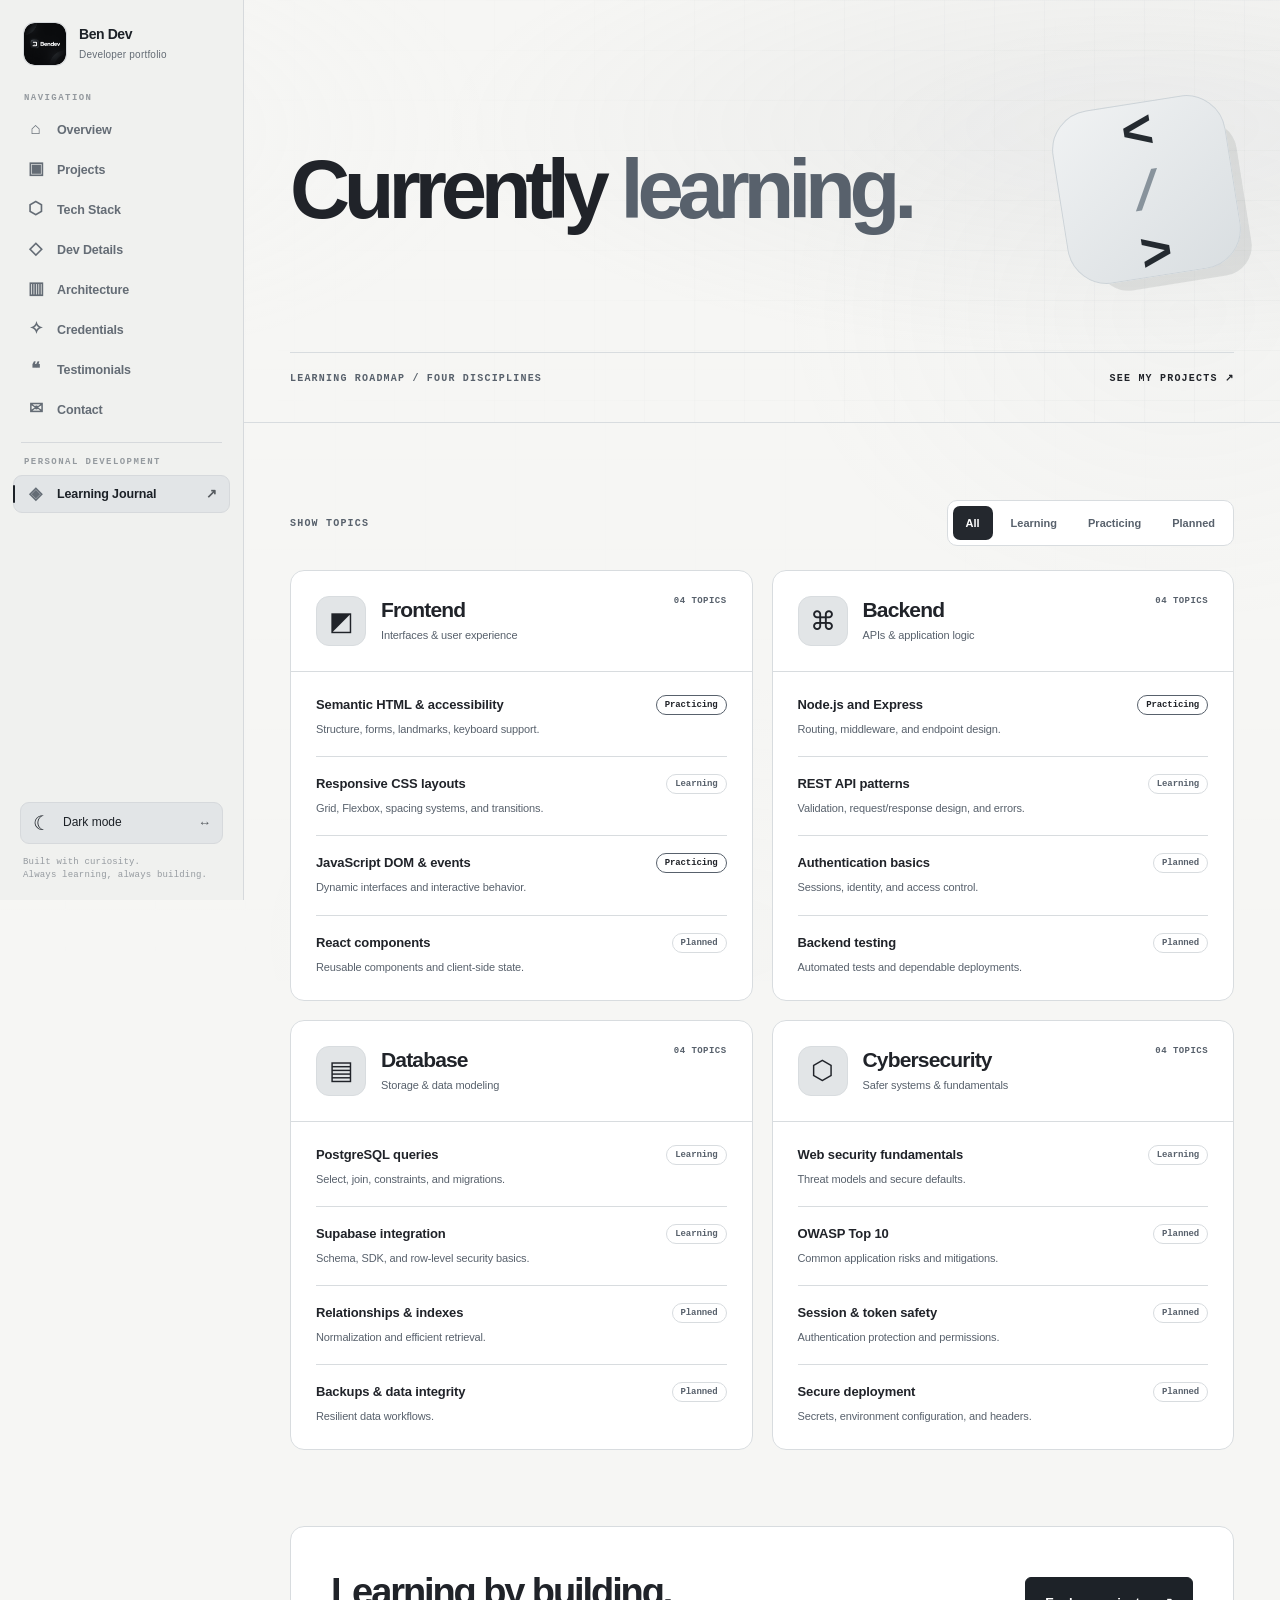
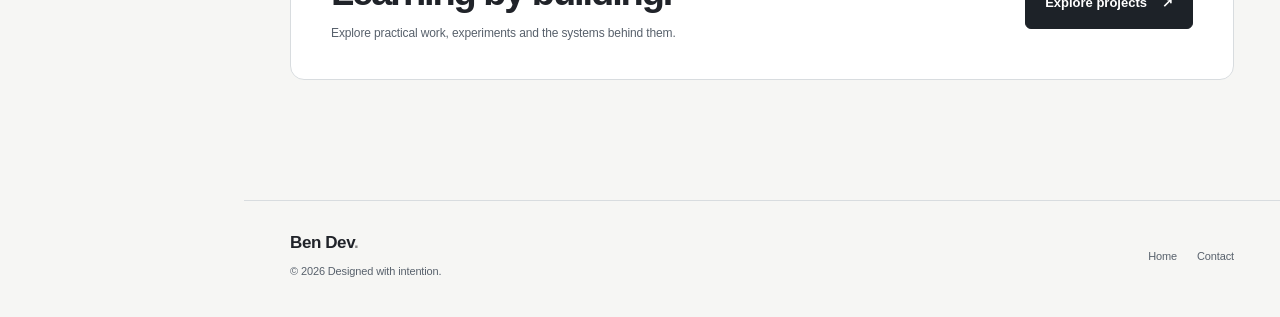
==== commit 87ad3695: "fix text" ====
--- a/learning.html
+++ b/learning.html
@@ -5,7 +5,7 @@
   <meta name="viewport" content="width=device-width, initial-scale=1.0" />
   <meta name="theme-color" content="#0b0c0e" />
   <meta name="description" content="A developer learning journal covering frontend, backend, databases and cybersecurity." />
-  <title>Learning Journal — Developer Portfolio</title>
+  <title>Learning Journal</title>
   <link rel="icon" href="assets//benedict.png" />
   <link rel="stylesheet" href="style.css" />
 </head>
@@ -34,9 +34,8 @@
 <main class="learning-main">
   <section class="learning-hero" id="learning">
     <div class="shell">
-      <div class="learning-kicker"><span class="status-blip"></span> NOTES FROM THE BUILD PROCESS</div>
       <div class="learning-title-layout">
-        <div><h1>Currently <span>learning.</span></h1><p>Learning is part of the work. This journal collects the tools, concepts, and techniques I am exploring across development and security.</p></div>
+        <div><h1>Currently <span>learning.</span></h1></div>
         <div class="learning-hero-mark" aria-hidden="true">&lt; <span>/</span> &gt;</div>
       </div>
       <div class="learning-hero-footer"><span>LEARNING ROADMAP / FOUR DISCIPLINES</span><a href="index.html#projects">SEE MY PROJECTS <span aria-hidden="true">↗</span></a></div>
@@ -44,15 +43,12 @@
   </section>
   <section class="content learning-content" aria-labelledby="learningTopicsTitle">
     <div class="shell">
-      <div class="section-heading"><div><div class="section-kicker">MY STUDY NOTES</div><h2 class="section-title" id="learningTopicsTitle">Skills in progress.</h2></div><p class="section-lead">An editable roadmap. The entries shown are examples; change them to reflect what you are actually studying.</p></div>
       <div class="learning-filter-row"><span>SHOW TOPICS</span><div class="learning-filters" id="learningFilters" aria-label="Filter topics by learning status"><button type="button" class="learning-filter is-active" data-filter="all" aria-pressed="true">All</button><button type="button" class="learning-filter" data-filter="Learning" aria-pressed="false">Learning</button><button type="button" class="learning-filter" data-filter="Practicing" aria-pressed="false">Practicing</button><button type="button" class="learning-filter" data-filter="Planned" aria-pressed="false">Planned</button></div></div>
       <div class="learning-grid" id="learningGrid" aria-live="polite"></div>
-      <p class="learning-footnote">* All example entries are editable in <code>script.js</code>. Add more topics or sections without changing the HTML.</p>
-    </div>
   </section>
-  <section class="learning-callout"><div class="shell"><div class="learning-callout-inner"><div><div class="section-kicker">FROM STUDY TO SHIPPING</div><h2>Learning by building.</h2><p>Explore practical work, experiments and the systems behind them.</p></div><a class="btn btn-primary" href="index.html#projects">Explore projects <span aria-hidden="true">↗</span></a></div></div></section>
+  <section class="learning-callout"><div class="shell"><div class="learning-callout-inner"><div><div class="section-kicker"></div><h2>Learning by building.</h2><p>Explore practical work, experiments and the systems behind them.</p></div><a class="btn btn-primary" href="index.html#projects">Explore projects <span aria-hidden="true">↗</span></a></div></div></section>
 </main>
-<footer><div class="shell footer-inner"><div><strong>YOURNAME<span class="footer-period">.</span></strong><br/><small>© <span id="year">2026</span> Your Name. Designed with intention.</small></div><div class="footer-links"><a href="index.html#home">Home</a><a href="index.html#contact">Contact</a></div></div></footer>
+<footer><div class="shell footer-inner"><div><strong>Ben Dev<span class="footer-period">.</span></strong><br/><small>© <span id="year">2026</span> Designed with intention.</small></div><div class="footer-links"><a href="index.html#home">Home</a><a href="index.html#contact">Contact</a></div></div></footer>
 <script src="script.js" defer></script>
 </body>
 </html>
